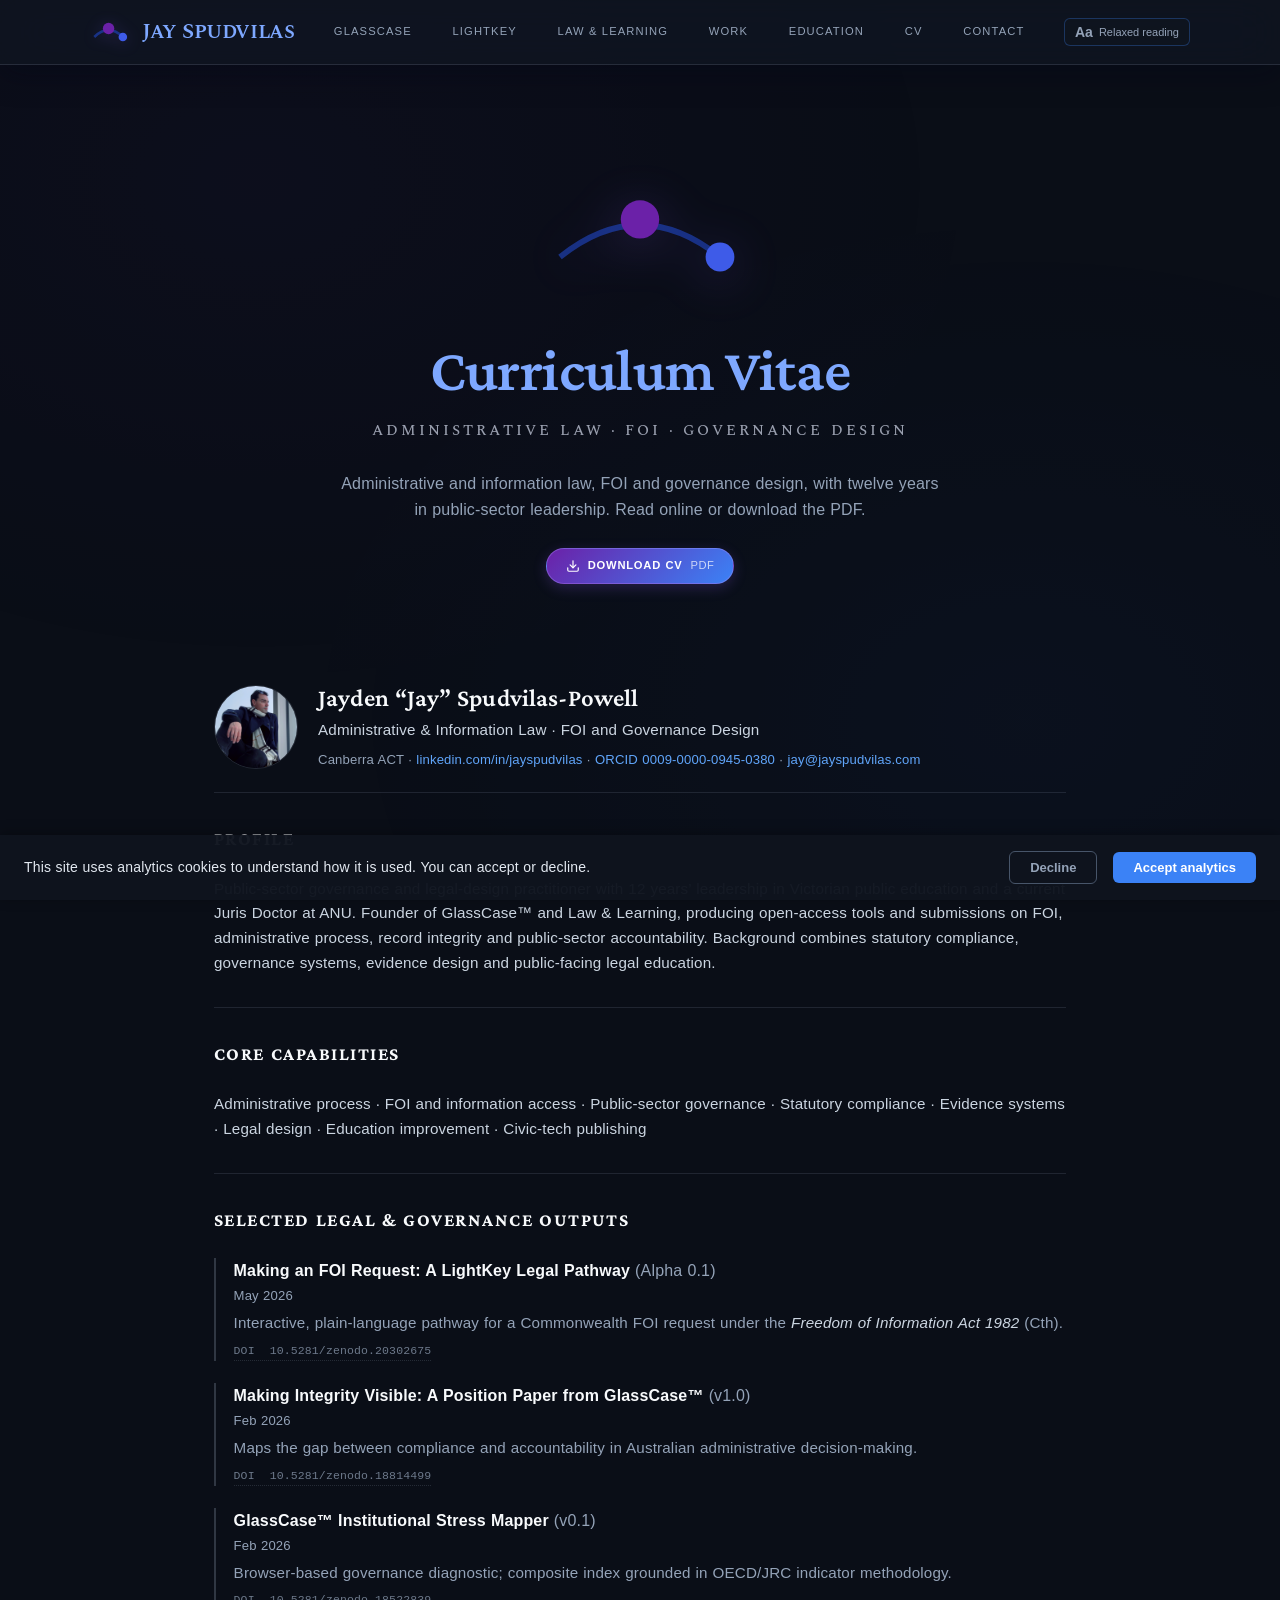
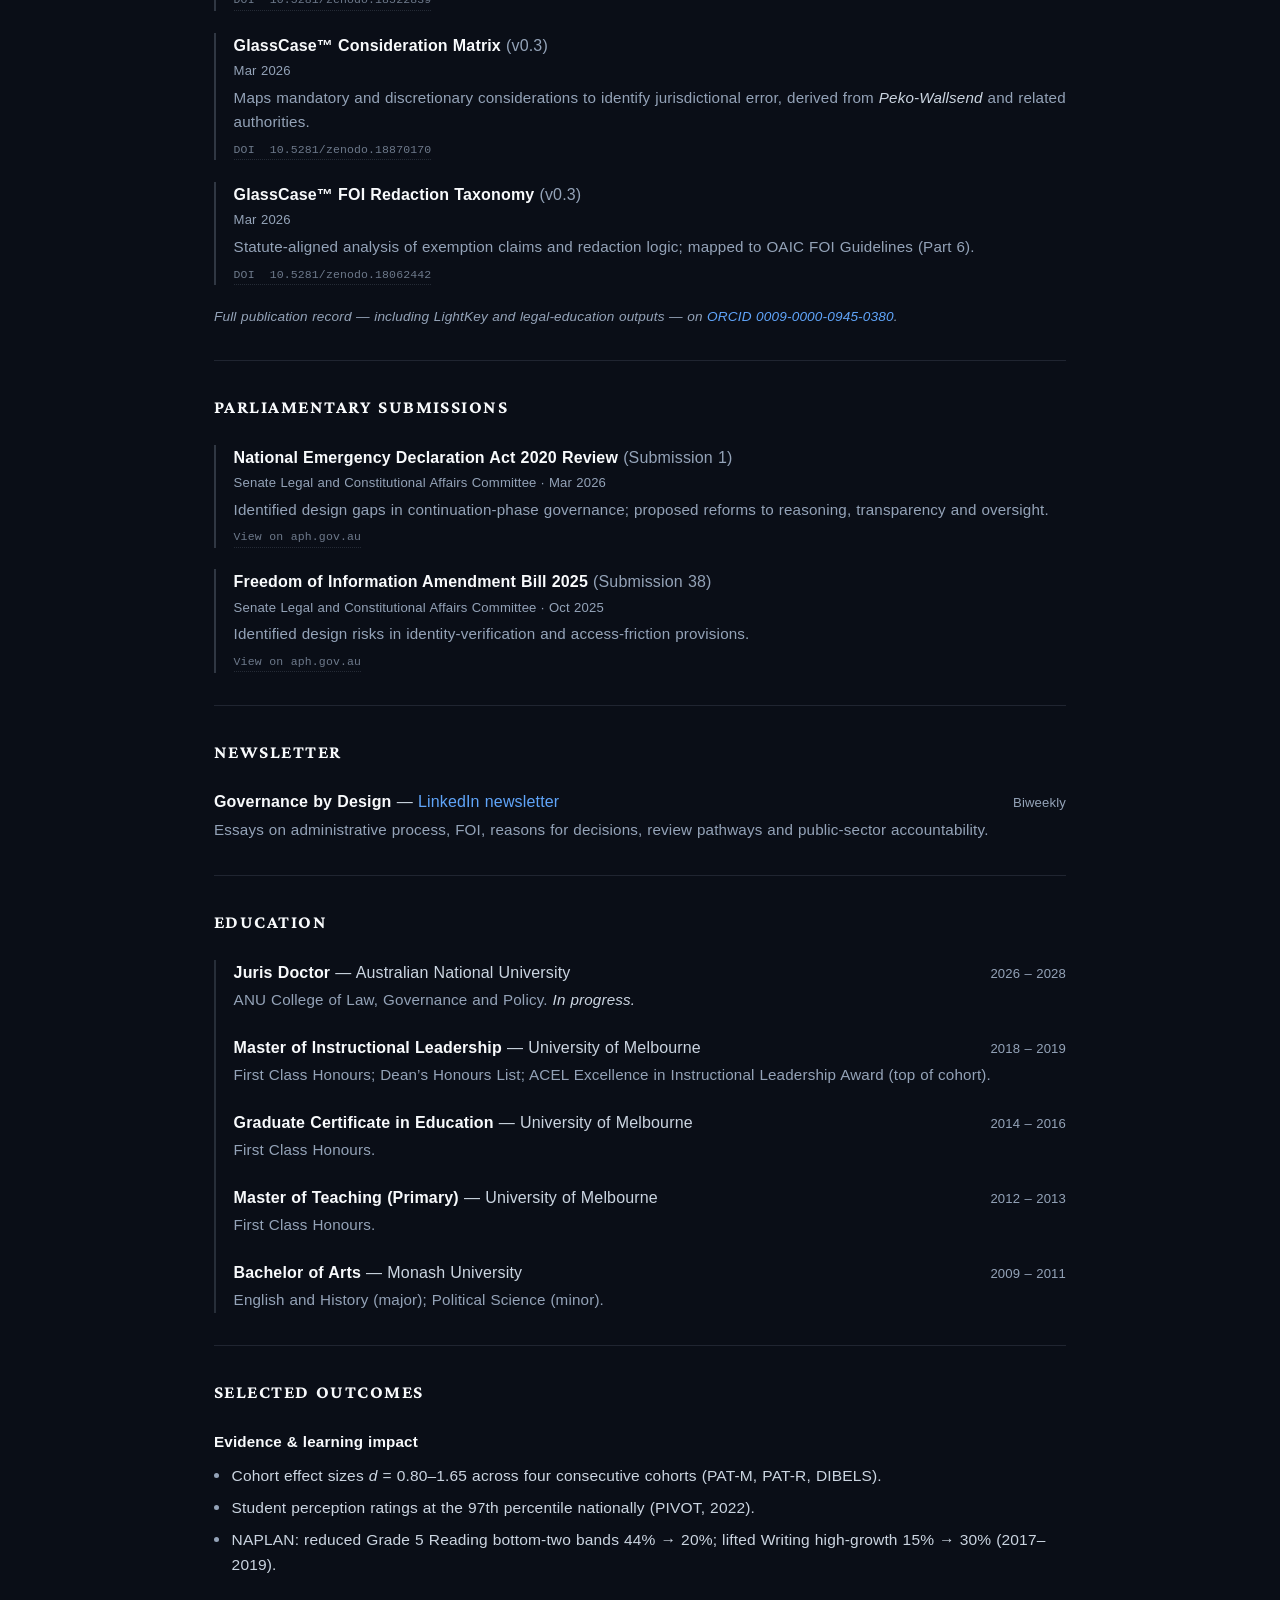
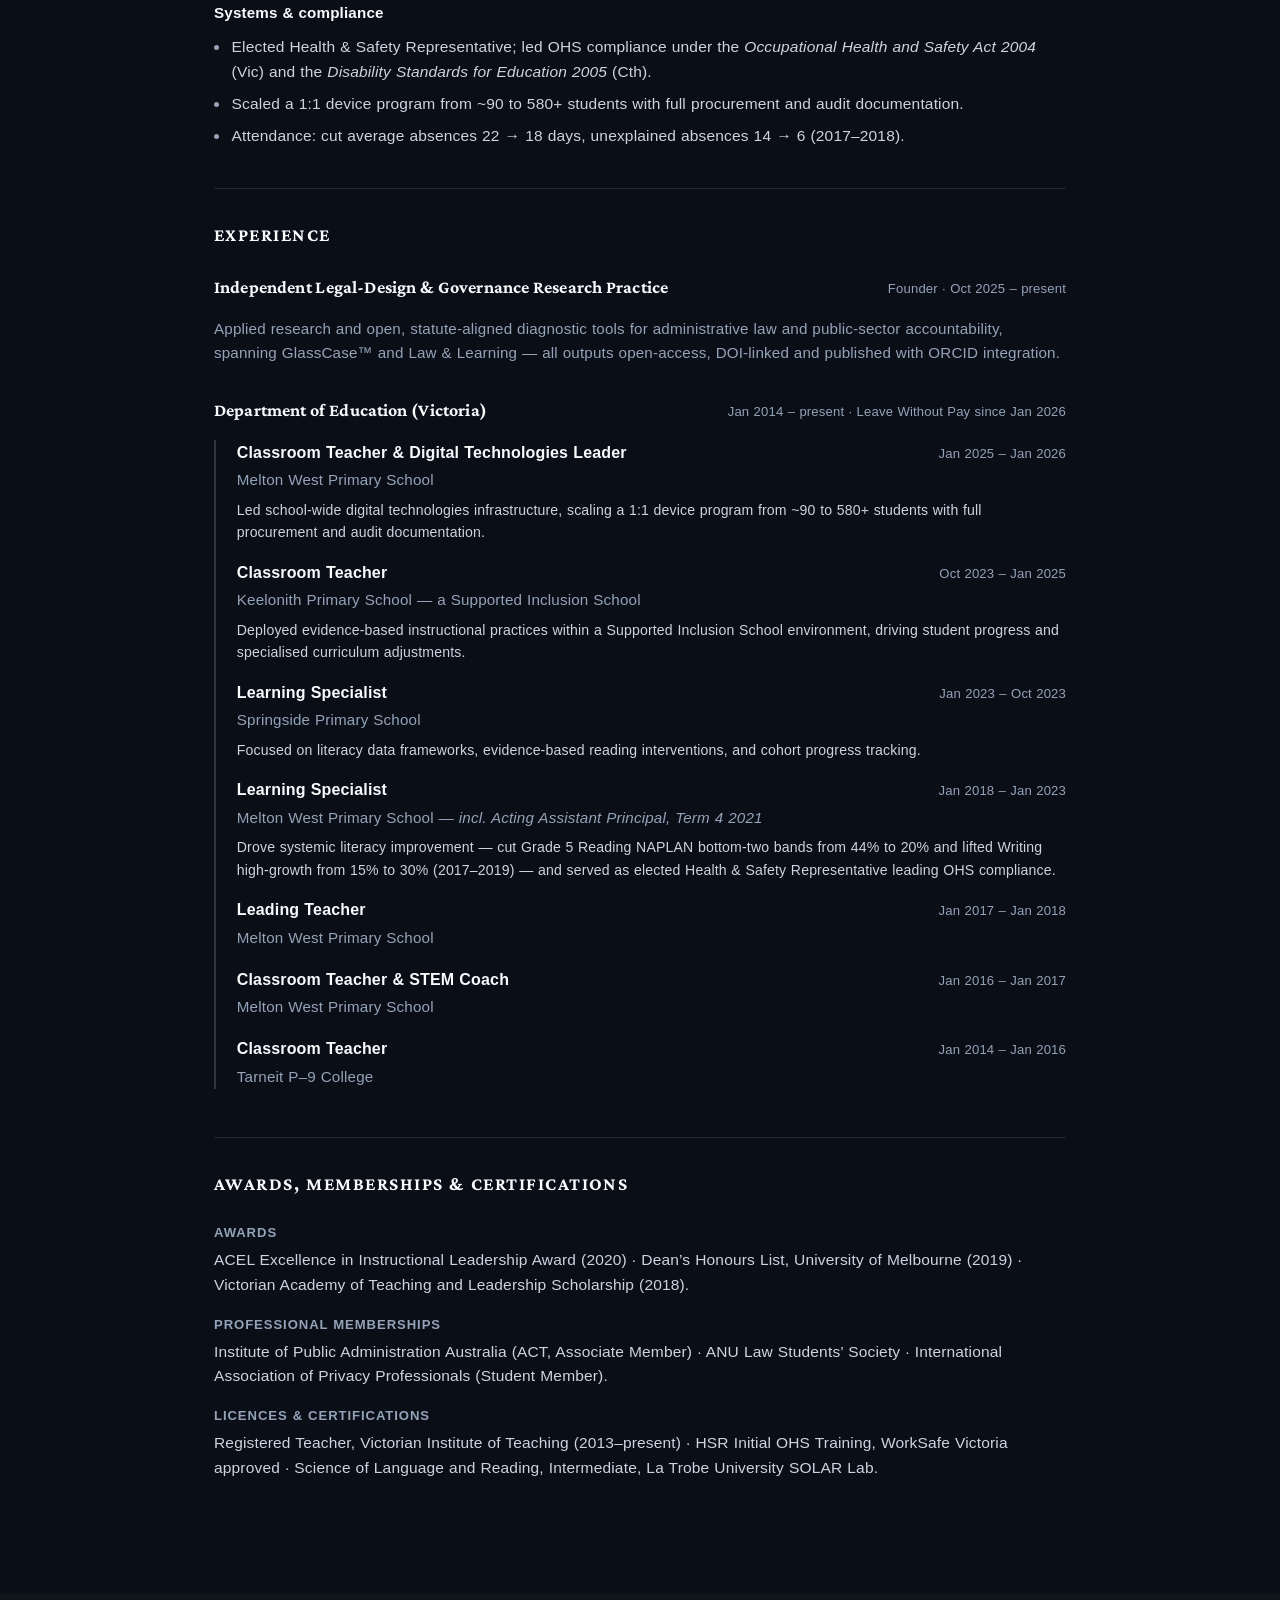
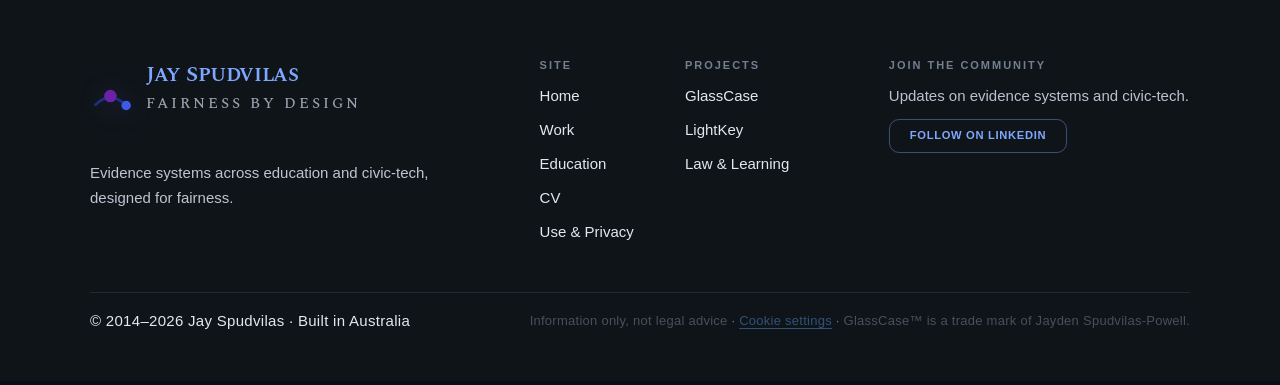
==== cv/index.html @ a274bd37 "Correct FOI Redaction Taxonomy v0.3 date on CV to Mar 2026 Co-Authored-By: Claude Opus 4.7 (1M conte" ====
<!DOCTYPE html>
<html lang="en-AU">
<head>
<script src="/js/consent-gate.js" defer></script>
<meta charset="UTF-8">
<meta name="viewport" content="width=device-width, initial-scale=1.0">
<title>Curriculum Vitae | Jay Spudvilas</title>
<meta name="description" content="Curriculum vitae of Jay Spudvilas — administrative and information law, FOI and governance design. Twelve years with the Department of Education (Victoria), and a Juris Doctor candidate at the Australian National University.">
<meta name="keywords" content="Jay Spudvilas, Jayden Spudvilas-Powell, CV, curriculum vitae, resume, administrative law, information law, FOI, governance design, public-sector leadership, Department of Education Victoria, DET Victoria, Melton West Primary School, Keelonith Primary School, Springside Primary School, Tarneit P-9 College, Australian National University, ANU JD, Juris Doctor, University of Melbourne, Monash University, GlassCase, Law and Learning">
<meta name="author" content="Jay Spudvilas, Jayden Spudvilas-Powell">
<link rel="canonical" href="https://jayspudvilas.com/cv/">
<meta name="robots" content="index,follow,max-image-preview:large,max-snippet:-1,max-video-preview:-1">
<link rel="icon" type="image/svg+xml" href="/favicon.svg">

<meta property="og:type" content="website">
<meta property="og:url" content="https://jayspudvilas.com/cv/">
<meta property="og:title" content="Curriculum Vitae | Jay Spudvilas">
<meta property="og:description" content="Administrative and information law, FOI and governance design, with twelve years in public-sector leadership. Read online or download the PDF.">
<meta property="og:site_name" content="Jay Spudvilas">
<meta property="og:locale" content="en_AU">
<meta property="og:image" content="https://jayspudvilas.com/og-image.png">
<meta property="og:image:width" content="1200">
<meta property="og:image:height" content="630">
<meta property="og:image:alt" content="Curriculum Vitae | Jay Spudvilas">
<meta name="twitter:card" content="summary_large_image">
<meta name="twitter:url" content="https://jayspudvilas.com/cv/">
<meta name="twitter:title" content="Curriculum Vitae | Jay Spudvilas">
<meta name="twitter:description" content="Administrative and information law, FOI and governance design. Read online or download the PDF.">
<meta name="twitter:image" content="https://jayspudvilas.com/og-image.png">
<meta name="twitter:image:alt" content="Curriculum Vitae | Jay Spudvilas">

<link rel="preconnect" href="https://fonts.gstatic.com" crossorigin>
<link rel="preconnect" href="https://fonts.googleapis.com">
<link rel="preload" as="style" href="https://fonts.googleapis.com/css2?family=Crimson+Pro:wght@500;600;700&display=swap">
<link rel="stylesheet" href="https://fonts.googleapis.com/css2?family=Crimson+Pro:wght@500;600;700&display=swap" media="print" onload="this.media='all'">
<noscript><link rel="stylesheet" href="https://fonts.googleapis.com/css2?family=Crimson+Pro:wght@500;600;700&display=swap"></noscript>
<link rel="preload" as="style" href="https://fonts.googleapis.com/css2?family=Spectral+SC:wght@500;600&display=swap">
<link rel="stylesheet" href="https://fonts.googleapis.com/css2?family=Spectral+SC:wght@500;600&display=swap" media="print" onload="this.media='all'">
<noscript><link rel="stylesheet" href="https://fonts.googleapis.com/css2?family=Spectral+SC:wght@500;600&display=swap"></noscript>
<link rel="stylesheet" href="/css/style.css?v=2026-03-02">

<script type="application/ld+json">
{
  "@context": "https://schema.org",
  "@graph": [
    {
      "@type": "Person",
      "@id": "https://jayspudvilas.com/#person",
      "name": "Jay Spudvilas",
      "alternateName": ["Jayden Spudvilas-Powell", "Jayden Leigh Spudvilas-Powell"],
      "givenName": "Jayden",
      "familyName": "Spudvilas-Powell",
      "url": "https://jayspudvilas.com/",
      "email": "jay@jayspudvilas.com",
      "jobTitle": "Public-sector governance and legal-design practitioner",
      "description": "Administrative law and governance practitioner. Founder of GlassCase.org and Law & Learning. ANU JD (2026–2028). Twelve years in public education governance.",
      "knowsAbout": [
        "Administrative law",
        "Information law",
        "Freedom of information",
        "Governance design",
        "Public-sector integrity",
        "Regulatory compliance",
        "Legal design",
        "Accountability frameworks",
        "Instructional leadership"
      ],
      "alumniOf": [
        { "@type": "CollegeOrUniversity", "name": "Australian National University", "alternateName": "ANU" },
        { "@type": "CollegeOrUniversity", "name": "University of Melbourne" },
        { "@type": "CollegeOrUniversity", "name": "Monash University" }
      ],
      "affiliation": { "@id": "https://jayspudvilas.com/#doe-vic" },
      "worksFor": [
        {
          "@type": "OrganizationRole",
          "roleName": "Classroom Teacher & Digital Technologies Leader",
          "startDate": "2025-01",
          "endDate": "2026-01",
          "worksFor": { "@id": "https://jayspudvilas.com/#meltonwest" }
        },
        {
          "@type": "OrganizationRole",
          "roleName": "Classroom Teacher",
          "startDate": "2023-10",
          "endDate": "2025-01",
          "worksFor": { "@id": "https://jayspudvilas.com/#keelonith" }
        },
        {
          "@type": "OrganizationRole",
          "roleName": "Learning Specialist",
          "startDate": "2023-01",
          "endDate": "2023-10",
          "worksFor": { "@id": "https://jayspudvilas.com/#springside" }
        },
        {
          "@type": "OrganizationRole",
          "roleName": "Learning Specialist",
          "startDate": "2018-01",
          "endDate": "2023-01",
          "worksFor": { "@id": "https://jayspudvilas.com/#meltonwest" }
        },
        {
          "@type": "OrganizationRole",
          "roleName": "Leading Teacher",
          "startDate": "2017-01",
          "endDate": "2018-01",
          "worksFor": { "@id": "https://jayspudvilas.com/#meltonwest" }
        },
        {
          "@type": "OrganizationRole",
          "roleName": "Classroom Teacher & STEM Coach",
          "startDate": "2016-01",
          "endDate": "2017-01",
          "worksFor": { "@id": "https://jayspudvilas.com/#meltonwest" }
        },
        {
          "@type": "OrganizationRole",
          "roleName": "Classroom Teacher",
          "startDate": "2014-01",
          "endDate": "2016-01",
          "worksFor": { "@id": "https://jayspudvilas.com/#tarneit" }
        }
      ],
      "sameAs": [
        "https://linkedin.com/in/jayspudvilas",
        "https://orcid.org/0009-0000-0945-0380",
        "https://github.com/nuncprotunc",
        "https://glasscase.org/",
        "https://lawandlearning.com/",
        "https://lightkey.org/",
        "https://bsky.app/profile/glasscase.org",
        "https://substack.com/@glasscase",
        "https://glasscase.substack.com/"
      ]
    },
    {
      "@type": "GovernmentOrganization",
      "@id": "https://jayspudvilas.com/#doe-vic",
      "name": "Department of Education (Victoria)",
      "alternateName": "DET Victoria"
    },
    {
      "@type": "EducationalOrganization",
      "@id": "https://jayspudvilas.com/#meltonwest",
      "name": "Melton West Primary School",
      "parentOrganization": { "@id": "https://jayspudvilas.com/#doe-vic" },
      "address": { "@type": "PostalAddress", "addressLocality": "Melton West", "addressRegion": "VIC", "addressCountry": "AU" }
    },
    {
      "@type": "EducationalOrganization",
      "@id": "https://jayspudvilas.com/#keelonith",
      "name": "Keelonith Primary School",
      "parentOrganization": { "@id": "https://jayspudvilas.com/#doe-vic" },
      "address": { "@type": "PostalAddress", "addressLocality": "Greenvale", "addressRegion": "VIC", "addressCountry": "AU" }
    },
    {
      "@type": "EducationalOrganization",
      "@id": "https://jayspudvilas.com/#springside",
      "name": "Springside Primary School",
      "parentOrganization": { "@id": "https://jayspudvilas.com/#doe-vic" },
      "address": { "@type": "PostalAddress", "addressLocality": "Caroline Springs", "addressRegion": "VIC", "addressCountry": "AU" }
    },
    {
      "@type": "EducationalOrganization",
      "@id": "https://jayspudvilas.com/#tarneit",
      "name": "Tarneit P-9 College",
      "parentOrganization": { "@id": "https://jayspudvilas.com/#doe-vic" },
      "address": { "@type": "PostalAddress", "addressLocality": "Tarneit", "addressRegion": "VIC", "addressCountry": "AU" }
    }
  ]
}
</script>

<style>
  /* ===== Base + design tokens (shared with site) ===== */
  :root {
    color-scheme: dark;
    --purple-deep: #6b21a8;
    --purple-medium: #8b5cf6;
    --purple-light: #a78bfa;
    --purple-muted: #c4b5fd;
    --purple-glow: rgba(139, 92, 246, 0.24);
    --blue-deep: #1e40af;
    --blue-medium: #3b82f6;
    --blue-bright: #60a5fa;
    --blue-light: #93c5fd;
    --blue-glow: rgba(59, 130, 246, 0.18);
    --font-display: 'Crimson Pro', Georgia, 'Times New Roman', serif;
    --bg-base: #0a0e17;
    --bg-elevated: #0f1419;
    --bg-card: #111621;
    --bg-glass: rgba(17, 22, 33, 0.6);
    --text-primary: #f8fafc;
    --text-secondary: #e2e8f0;
    --text-tertiary: #cbd5e1;
    --text-muted: #94a3b8;
    --gradient-primary: linear-gradient(135deg, #6b21a8 0%, #3b82f6 100%);
    --gradient-mesh: radial-gradient(ellipse at 20% 20%, rgba(107, 33, 168, 0.07) 0%, transparent 50%),
                     radial-gradient(ellipse at 80% 80%, rgba(59, 130, 246, 0.06) 0%, transparent 50%);
    --shadow-sm: 0 2px 8px rgba(0, 0, 0, 0.12);
    --shadow-md: 0 4px 16px rgba(0, 0, 0, 0.16);
    --shadow-lg: 0 8px 32px rgba(0, 0, 0, 0.24);
    --shadow-xl: 0 16px 48px rgba(0, 0, 0, 0.32);
    --transition-swift: 150ms cubic-bezier(0.4, 0, 0.2, 1);
    --transition-smooth: 250ms cubic-bezier(0.4, 0, 0.2, 1);
    --transition-elegant: 400ms cubic-bezier(0.4, 0, 0.2, 1);
    --space-xs: 0.5rem;
    --space-sm: 0.75rem;
    --space-md: 1rem;
    --space-lg: 1.5rem;
    --space-xl: 2rem;
    --space-2xl: 3rem;
    --space-3xl: 4rem;
    --border-medium: 1px solid rgba(148, 163, 184, 0.18);
    --line: rgba(148, 163, 184, 0.16);
    --line-strong: rgba(148, 163, 184, 0.28);
    --lh-body: 1.6;
    --ls-body: 0.01em;
    --ws-body: 0.03em;
  }
  body.reading-relaxed {
    --lh-body: 2.2;
    --ls-body: 0.08em;
    --ws-body: 0.12em;
  }

  * { margin: 0; padding: 0; box-sizing: border-box; }
  html { scroll-behavior: smooth; }

  body {
    font-family: Inter, -apple-system, BlinkMacSystemFont, sans-serif;
    background: var(--bg-base);
    color: var(--text-primary);
    line-height: var(--lh-body);
    letter-spacing: var(--ls-body);
    word-spacing: var(--ws-body);
    position: relative;
    overflow-x: hidden;
    transition: line-height 0.3s ease, letter-spacing 0.3s ease, word-spacing 0.3s ease;
  }

  a {
    color: var(--blue-bright);
    text-decoration: underline;
    text-decoration-color: transparent;
    text-decoration-thickness: 1px;
    text-underline-offset: 3px;
    transition: all var(--transition-smooth);
    text-decoration-skip-ink: auto;
  }
  a:hover { color: var(--blue-light); text-decoration-color: var(--blue-bright); }

  body::before {
    content: '';
    position: fixed;
    top: 0; left: 0; right: 0; bottom: 0;
    background: var(--gradient-mesh);
    opacity: 0.55;
    pointer-events: none;
    z-index: -1;
  }

  /* ===== Header chrome (shared) ===== */
  .header {
    padding: var(--space-sm) var(--space-lg);
    background: rgba(17, 22, 33, 0.75);
    -webkit-backdrop-filter: blur(24px) saturate(180%);
    backdrop-filter: blur(24px) saturate(180%);
    border-bottom: var(--border-medium);
    position: sticky;
    top: 0;
    z-index: 100;
    box-shadow: 0 10px 30px rgba(2, 6, 23, 0.35);
    animation: slideDown var(--transition-elegant);
  }

  .header-inner {
    max-width: 1100px;
    margin: 0 auto;
    display: flex;
    flex-wrap: wrap;
    align-items: center;
    justify-content: space-between;
    gap: var(--space-sm);
    row-gap: var(--space-sm);
  }

  @keyframes slideDown {
    from { transform: translateY(-100%); opacity: 0; }
    to { transform: translateY(0); opacity: 1; }
  }

  .logo-area {
    display: flex;
    align-items: center;
    gap: var(--space-sm);
  }

  .logo-link {
    display: inline-flex;
    align-items: center;
    gap: var(--space-sm);
    text-decoration: none;
    color: inherit;
  }

  .logo-area svg {
    width: 40px;
    height: 40px;
    filter: drop-shadow(0 2px 8px var(--purple-glow));
    transition: transform var(--transition-smooth);
  }

  .logo-area:hover svg {
    transform: scale(1.05) rotate(5deg);
  }

  .logo-text {
    font-family: 'Spectral SC', 'Spectral', Georgia, serif;
    font-size: 1.375rem;
    font-style: normal;
    font-weight: 600;
    color: #7EA8FF;
    letter-spacing: -0.02em;
  }

  .global-nav {
    display: flex;
    align-items: center;
    justify-content: flex-end;
    gap: clamp(0.5rem, 2vw, 1.25rem);
    font-size: clamp(0.72rem, 2.8vw, 0.875rem);
    letter-spacing: 0.08em;
    text-transform: uppercase;
  }

  .global-nav__link {
    position: relative;
    color: var(--text-muted);
    text-decoration: none;
    padding: 0.35rem 0.65rem;
    font-size: 0.7rem;
    border-radius: 6px;
    transition: all var(--transition-swift);
    white-space: nowrap;
  }

  .global-nav__link:hover {
    color: var(--text-secondary);
    background: rgba(59, 130, 246, 0.08);
    text-decoration: none;
  }

  .global-nav__link[aria-current="page"],
  .global-nav__link--active {
    color: var(--text-primary);
    background: rgba(59, 130, 246, 0.12);
    border-bottom: 2px solid var(--blue-medium);
    padding-bottom: 0.25rem;
  }

  .js-reading-toggle {
    display: flex;
    align-items: center;
    gap: 6px;
    font-family: Inter, -apple-system, BlinkMacSystemFont, sans-serif;
    font-size: 11px;
    font-weight: 500;
    color: var(--text-muted);
    background: rgba(17, 22, 33, 0.6);
    border: 1px solid rgba(59, 130, 246, 0.3);
    border-radius: 6px;
    padding: 5px 10px;
    cursor: pointer;
    transition: border-color 0.2s ease, color 0.2s ease, background 0.2s ease;
    white-space: nowrap;
  }
  .js-reading-toggle:hover {
    border-color: var(--blue-medium);
    color: var(--blue-bright);
    background: rgba(59, 130, 246, 0.1);
  }
  .js-reading-toggle:focus-visible {
    outline: 2px solid var(--blue-medium);
    outline-offset: 2px;
  }
  .js-reading-toggle[aria-pressed="true"] {
    background: rgba(59, 130, 246, 0.15);
    border-color: var(--blue-medium);
    color: var(--blue-light);
  }
  .js-reading-toggle .toggle-icon {
    font-size: 14px;
    font-weight: 600;
  }

  .mobile-menu-button { display: none; }

  @media (max-width: 720px) {
    .header { padding: var(--space-sm) var(--space-md); }
    .header-inner {
      flex-direction: row;
      align-items: center;
      justify-content: space-between;
      gap: var(--space-sm);
    }
    .logo-area { justify-content: flex-start; }
    .js-reading-toggle { display: none !important; }
    .mobile-menu-button {
      display: flex;
      flex-direction: column;
      justify-content: space-around;
      width: 24px;
      height: 24px;
      background: transparent;
      border: none;
      cursor: pointer;
      padding: 0;
      z-index: 101;
    }
    .mobile-menu-button span {
      width: 24px;
      height: 2px;
      background: #7B8A9E;
      border-radius: 2px;
      transition: all 0.3s ease;
      transform-origin: center;
    }
    .mobile-menu-button[aria-expanded="true"] span:nth-child(1) {
      transform: rotate(45deg) translate(5px, 5px);
    }
    .mobile-menu-button[aria-expanded="true"] span:nth-child(2) {
      opacity: 0;
    }
    .mobile-menu-button[aria-expanded="true"] span:nth-child(3) {
      transform: rotate(-45deg) translate(7px, -6px);
    }
    .global-nav { display: none !important; }
    .mobile-menu {
      position: fixed;
      top: 0;
      left: -320px;
      width: 300px;
      height: 100vh;
      background: #0f172a;
      border-right: 1px solid rgba(59, 130, 246, 0.25);
      box-shadow: 4px 0 24px rgba(0, 0, 0, 0.4);
      transition: left 0.3s cubic-bezier(0.4, 0, 0.2, 1);
      z-index: 100;
      padding: 80px 32px 32px;
      overflow-y: auto;
    }
    .mobile-menu::before {
      content: '';
      position: absolute;
      top: 0; left: 0; right: 0; bottom: 0;
      background: linear-gradient(135deg, rgba(107, 33, 168, 0.06) 0%, transparent 50%, rgba(59, 130, 246, 0.04) 100%);
      pointer-events: none;
    }
    .mobile-menu::after {
      content: '';
      position: absolute;
      top: 0; right: 0;
      width: 1px;
      height: 100%;
      background: linear-gradient(180deg, #60a5fa 0%, transparent 50%, #60a5fa 100%);
      opacity: 0.3;
    }
    .mobile-menu.active { left: 0; }
    .mobile-menu-header {
      margin-bottom: 2rem;
      padding-bottom: 1.5rem;
      text-align: center;
    }
    .mobile-menu-title {
      font-family: 'Spectral SC', 'Spectral', Georgia, serif;
      font-size: 1.75rem;
      color: #8093FF;
      margin: 0 0 0.5rem 0;
      text-shadow: 0 2px 8px rgba(96, 165, 250, 0.3);
      text-align: center;
    }
    .mobile-menu-subtitle {
      font-family: 'Spectral SC', 'Spectral', Georgia, serif;
      font-size: 0.75rem;
      color: #B3B9C9;
      font-weight: 500;
      letter-spacing: 0.24em;
      text-transform: uppercase;
      margin: 0;
      text-align: center;
    }
    .mobile-menu nav {
      display: flex;
      flex-direction: column;
      gap: 0.75rem;
    }
    .mobile-menu a {
      color: #E8F4F8;
      text-decoration: none;
      font-size: 1rem;
      font-weight: 500;
      padding: 1rem 1.25rem 1rem 2.25rem;
      border-radius: 12px;
      transition: all 0.3s cubic-bezier(0.4, 0, 0.2, 1);
      position: relative;
      overflow: hidden;
      border: 1px solid transparent;
    }
    .mobile-menu a:hover {
      color: #60a5fa;
      background: rgba(59, 130, 246, 0.12);
      transform: translateX(8px);
      border-color: rgba(59, 130, 246, 0.3);
      box-shadow: 0 4px 12px rgba(96, 165, 250, 0.2);
    }
    .mobile-menu a.active {
      background: transparent;
      color: #60a5fa;
      border-color: transparent;
      box-shadow: none;
    }
    .mobile-menu a.active::after {
      content: '▶';
      position: absolute;
      left: 0.9rem;
      top: 50%;
      transform: translateY(-50%);
      font-size: 0.75rem;
      color: #60a5fa;
      opacity: 0.9;
    }
    .mobile-menu-overlay {
      position: fixed;
      top: 0; left: 0;
      width: 100vw;
      height: 100vh;
      background: rgba(0, 0, 0, 0.6);
      -webkit-backdrop-filter: blur(4px);
      backdrop-filter: blur(4px);
      opacity: 0;
      visibility: hidden;
      transition: opacity 0.3s ease, visibility 0.3s ease;
      z-index: 99;
    }
    .mobile-menu-overlay.active {
      opacity: 1;
      visibility: visible;
    }
  }

  @media (min-width: 721px) {
    .mobile-menu-button { display: none !important; }
    .mobile-menu, .mobile-menu-overlay { display: none !important; }
  }

  /* ===== Footer chrome (shared) ===== */
  .footer {
    padding: var(--space-3xl) var(--space-xl) var(--space-2xl);
    text-align: center;
    background: var(--bg-elevated);
    margin-top: var(--space-3xl);
    position: relative;
  }
  .footer-links {
    display: flex;
    justify-content: center;
    gap: var(--space-xl);
    flex-wrap: wrap;
    margin-bottom: var(--space-lg);
  }
  .footer-links a {
    color: var(--blue-bright);
    font-size: 0.9375rem;
    font-weight: 600;
    transition: all var(--transition-smooth);
  }
  .footer-links a:hover {
    color: var(--blue-light);
    transform: translateY(-2px);
    text-decoration-color: var(--blue-light);
  }
  .footer-attribution {
    color: var(--text-secondary);
    font-size: 0.9375rem;
    margin-bottom: var(--space-sm);
    letter-spacing: 0.02em;
  }
  .footer-meta {
    color: var(--text-muted);
    font-size: 0.832rem;
    margin-bottom: var(--space-sm);
    letter-spacing: 0.02em;
  }
  .footer-layout {
    max-width: 1100px;
    margin: 0 auto;
    display: grid;
    grid-template-columns: minmax(0, 2fr) minmax(0, 1.5fr) minmax(0, 1.5fr);
    gap: var(--space-2xl);
    text-align: left;
    align-items: flex-start;
  }
  .footer-brand {
    display: flex;
    flex-direction: column;
    gap: var(--space-md);
  }
  .footer-brand p {
    font-size: 0.9375rem;
    color: var(--text-tertiary);
    line-height: 1.7;
    max-width: 28rem;
    opacity: 0.92;
  }
  .footer-logo {
    display: inline-flex;
    align-items: center;
    gap: var(--space-sm);
    text-decoration: none;
    color: inherit;
  }
  .footer-logo svg {
    width: 44px;
    height: 44px;
    filter: drop-shadow(0 3px 12px var(--purple-glow));
    transition: transform var(--transition-smooth), filter var(--transition-smooth);
  }
  .footer-logo:hover svg {
    transform: scale(1.05) rotate(3deg);
    filter: drop-shadow(0 4px 16px var(--purple-glow));
  }
  .footer-links-group {
    display: flex;
    gap: clamp(2rem, 4vw, 3.5rem);
    justify-content: flex-start;
  }
  .footer-column {
    display: flex;
    flex-direction: column;
    gap: 0.625rem;
  }
  .footer-heading {
    font-size: 0.6875rem;
    font-weight: 800;
    text-transform: uppercase;
    letter-spacing: 0.18em;
    color: var(--text-muted);
    margin-bottom: 0;
    opacity: 0.75;
  }
  .footer-column a {
    color: var(--text-secondary);
    font-size: 0.9375rem;
    font-weight: 500;
    text-decoration: none;
    transition: all var(--transition-smooth);
    position: relative;
    display: inline-block;
    width: fit-content;
  }
  .footer-column a::after {
    content: '';
    position: absolute;
    bottom: -2px;
    left: 0;
    width: 0;
    height: 1px;
    background: var(--blue-bright);
    transition: width var(--transition-smooth);
  }
  .footer-column a:hover {
    color: var(--blue-bright);
    transform: translateX(2px);
  }
  .footer-column a:hover::after { width: 100%; }
  .footer-cta {
    font-size: 0.875rem;
    color: var(--text-tertiary);
    display: flex;
    flex-direction: column;
    gap: 0.625rem;
    text-align: left;
  }
  .footer-cta > p {
    line-height: 1.65;
    font-size: 0.9375rem;
    opacity: 0.9;
    margin: 0;
  }
  .footer-cta-button {
    display: inline-flex;
    align-items: center;
    justify-content: center;
    padding: 0.45rem 1.25rem;
    border-radius: 10px;
    background: transparent;
    border: 1px solid rgba(126, 168, 255, 0.4);
    color: #7EA8FF;
    font-size: 0.7rem;
    font-weight: 600;
    letter-spacing: 0.06em;
    text-transform: uppercase;
    text-decoration: none;
    transition: border-color var(--transition-smooth), background var(--transition-smooth);
    width: fit-content;
  }
  .footer-cta-button:hover {
    border-color: #7EA8FF;
    background: rgba(126, 168, 255, 0.08);
  }
  .footer-bottom {
    max-width: 1100px;
    margin: var(--space-2xl) auto 0;
    padding-top: var(--space-md);
    border-top: 1px solid rgba(148, 163, 184, 0.15);
    display: flex;
    flex-wrap: wrap;
    gap: var(--space-xs);
    justify-content: space-between;
    align-items: center;
    text-align: left;
  }
  .footer-bottom .footer-attribution { margin-bottom: 0; }
  .footer-bottom .footer-meta { margin-bottom: 0; opacity: 0.7; }

  @media (max-width: 960px) {
    .footer-layout {
      grid-template-columns: minmax(0, 1fr);
      gap: var(--space-2xl);
    }
    .footer-links-group { justify-content: flex-start; }
    .footer-bottom {
      flex-direction: column;
      align-items: flex-start;
    }
  }

  /* ===== CV page content ===== */
  .hero {
    max-width: 720px;
    margin: 0 auto;
    padding: clamp(3rem, 8vw, 5.5rem) 1.5rem 4.75rem;
    text-align: center;
  }
  .hero-logo {
    margin: 0 auto 2.5rem;
    max-width: 320px;
    display: block;
    filter: drop-shadow(0 8px 24px var(--purple-glow));
  }
  .hero-name {
    font-family: var(--font-display);
    font-size: clamp(2.5rem, 6vw, 3.75rem);
    font-weight: 600;
    color: #7EA8FF;
    line-height: 1.1;
    letter-spacing: -0.01em;
    margin-bottom: 1rem;
  }
  .hero-description {
    color: var(--text-muted);
    font-size: 1rem;
    margin: 0 auto;
    max-width: 38rem;
  }
  .hero-tagline {
    font-family: 'Spectral SC', 'Spectral', Georgia, serif;
    font-size: 0.9375rem;
    color: #B3B9C9;
    opacity: 0.85;
    text-transform: uppercase;
    letter-spacing: 3px;
    font-weight: 500;
    margin-bottom: 1.75rem;
  }

  .cv-download {
    display: inline-flex;
    align-items: center;
    gap: 8px;
    margin-top: 1.6rem;
    font-size: 0.7rem;
    font-weight: 600;
    letter-spacing: 0.07em;
    text-transform: uppercase;
    text-decoration: none;
    color: #fff;
    padding: 0.5rem 1.15rem;
    border-radius: 9999px;
    background: var(--gradient-primary);
    border: 1px solid rgba(167, 139, 250, 0.4);
    box-shadow: 0 4px 14px rgba(139, 92, 246, 0.22);
    transition: transform 0.2s ease, box-shadow 0.2s ease;
  }
  .cv-download:hover {
    transform: translateY(-1px);
    box-shadow: 0 6px 18px rgba(139, 92, 246, 0.32);
    color: #fff;
  }
  .cv-download svg { width: 14px; height: 14px; }
  .cv-download .pdf-meta {
    font-weight: 400;
    letter-spacing: 0.04em;
    opacity: 0.72;
    text-transform: none;
  }

  .cv {
    max-width: 900px;
    margin: 0 auto;
    padding: 1.5rem 1.5rem 1rem;
  }

  .cv-identity {
    display: flex;
    align-items: center;
    gap: 1.25rem;
    padding-bottom: 1.35rem;
    border-bottom: 1px solid var(--line);
  }
  .cv-identity-photo {
    width: 84px;
    height: 84px;
    flex: none;
    border-radius: 50%;
    object-fit: cover;
    border: 1px solid rgba(148, 163, 184, 0.18);
  }
  .cv-identity-text { flex: 1; min-width: 0; }
  .cv-identity-name {
    font-family: var(--font-display);
    font-size: clamp(1.35rem, 2.2vw, 1.55rem);
    font-weight: 600;
    color: var(--text-primary);
    line-height: 1.15;
  }
  .cv-identity-title {
    margin-top: 0.35rem;
    font-size: 0.95rem;
    color: var(--text-tertiary);
  }
  .cv-identity-meta {
    margin-top: 0.45rem;
    font-size: 0.82rem;
    color: var(--text-muted);
  }

  .cv-section { padding: 2rem 0; border-bottom: 1px solid var(--line); }
  .cv-section:last-child { border-bottom: none; }
  .cv-section h2 {
    font-family: var(--font-display);
    font-size: 1.15rem;
    font-weight: 700;
    text-transform: uppercase;
    letter-spacing: 0.08em;
    color: var(--text-primary);
    margin-bottom: 1.4rem;
  }
  .lede { color: var(--text-tertiary); font-size: 0.95rem; line-height: 1.62; }

  .entry { margin-bottom: 1.35rem; }
  .entry:last-child { margin-bottom: 0; }
  .entry-head {
    display: flex;
    justify-content: space-between;
    align-items: baseline;
    gap: 1rem;
  }
  .entry-head > :first-child { flex: 1; min-width: 0; }
  .entry-title { font-weight: 600; color: var(--text-primary); }
  .entry-org { color: var(--text-tertiary); font-weight: 400; }
  .entry-dates {
    font-size: 0.82rem;
    color: var(--text-muted);
    white-space: nowrap;
    flex: none;
  }
  .entry-detail { color: var(--text-muted); margin-top: 0.2rem; font-size: 0.95rem; line-height: 1.62; }
  .entry-context { color: var(--text-tertiary); margin-top: 0.35rem; font-size: 0.88rem; line-height: 1.6; }

  .pub {
    padding-left: 1.1rem;
    border-left: 2px solid var(--line-strong);
    margin-bottom: 1.35rem;
  }
  .pub:last-of-type { margin-bottom: 0; }
  .pub-title { font-weight: 600; color: var(--text-primary); }
  .pub-title .ver { color: var(--text-muted); font-weight: 400; }
  .pub-meta { font-size: 0.82rem; color: var(--text-muted); margin-top: 0.1rem; }
  .pub-desc { color: var(--text-muted); font-size: 0.95rem; line-height: 1.62; margin-top: 0.3rem; }
  .pub-doi {
    display: inline-block;
    margin-top: 0.35rem;
    font-family: ui-monospace, 'SF Mono', Menlo, monospace;
    font-size: 0.72rem;
    letter-spacing: 0.01em;
    opacity: 0.72;
    color: var(--text-muted);
    text-decoration: none;
    border-bottom: 1px dotted var(--line-strong);
  }
  .pub-doi:hover { color: var(--blue-bright); }
  .pub-note { font-size: 0.85rem; font-style: italic; color: var(--text-muted); margin-top: 1.3rem; }

  .employer {
    display: flex;
    justify-content: space-between;
    align-items: baseline;
    gap: 1rem;
    flex-wrap: wrap;
    margin-bottom: 0.95rem;
  }
  .employer-name { font-family: var(--font-display); font-size: 1.12rem; font-weight: 700; color: var(--text-primary); }
  .nested { border-left: 2px solid var(--line-strong); padding-left: 1.3rem; }
  .nested .entry { margin-bottom: 1rem; }
  .education-list { border-left: 2px solid rgba(148, 163, 184, 0.22); padding-left: 1.1rem; }
  .practice-note { color: var(--text-muted); font-size: 0.95rem; margin: 0.4rem 0 1.9rem; }
  .acting { font-style: italic; color: var(--text-muted); }

  .og { margin-bottom: 1.5rem; }
  .og:last-child { margin-bottom: 0; }
  .og h3 {
    font-size: 0.95rem;
    font-weight: 700;
    color: var(--text-primary);
    margin-bottom: 0.6rem;
  }
  .cv ul { list-style: none; }
  .cv ul li {
    position: relative;
    padding-left: 1.1rem;
    margin-bottom: 0.45rem;
    color: var(--text-tertiary);
    font-size: 0.97rem;
  }
  .cv ul li::before {
    content: "";
    position: absolute;
    left: 0; top: 0.62em;
    width: 5px; height: 5px;
    border-radius: 50%;
    background: var(--text-muted);
  }

  .cred { margin-bottom: 1rem; }
  .cred:last-child { margin-bottom: 0; }
  .cred h3 {
    font-size: 0.82rem;
    font-weight: 600;
    text-transform: uppercase;
    letter-spacing: 0.07em;
    color: var(--text-muted);
    margin-bottom: 0.3rem;
  }
  .cred p { color: var(--text-tertiary); font-size: 0.97rem; }

  .cv em { color: var(--text-tertiary); font-style: italic; }
</style>
</head>
<body>

<div id="js-header"></div>

<main class="hero">
  <svg class="hero-logo" viewBox="0 0 400 180" aria-hidden="true">
    <path d="M 100 130 Q 200 50, 300 130" stroke="#1e40af" stroke-width="7" fill="none" opacity="0.7"/>
    <circle cx="200" cy="83" r="24" fill="#6b21a8"/>
    <circle cx="300" cy="130" r="18" fill="#3E5BE8"/>
  </svg>
  <h1 class="hero-name">Curriculum Vitae</h1>
  <div class="hero-tagline">ADMINISTRATIVE LAW &middot; FOI &middot; GOVERNANCE DESIGN</div>
  <p class="hero-description">
    Administrative and information law, FOI and governance design, with twelve years in public-sector leadership. Read online or download the PDF.
  </p>
  <a class="cv-download" href="/cv/jayden-spudvilas-powell-cv.pdf" download>
    <svg viewBox="0 0 24 24" fill="none" stroke="currentColor" stroke-width="2" stroke-linecap="round" stroke-linejoin="round" aria-hidden="true">
      <path d="M21 15v4a2 2 0 0 1-2 2H5a2 2 0 0 1-2-2v-4"/>
      <polyline points="7 10 12 15 17 10"/>
      <line x1="12" y1="15" x2="12" y2="3"/>
    </svg>
    Download CV <span class="pdf-meta">PDF</span>
  </a>
</main>

<div class="cv">

  <div class="cv-identity">
    <img class="cv-identity-photo" src="/portrait.png" alt="Jay Spudvilas (Jayden Spudvilas-Powell), public-sector governance and legal-design practitioner" title="Jay Spudvilas — Governance Practitioner & ANU JD Candidate" loading="lazy" decoding="async">
    <div class="cv-identity-text">
      <div class="cv-identity-name">Jayden &ldquo;Jay&rdquo; Spudvilas-Powell</div>
      <div class="cv-identity-title">Administrative &amp; Information Law &middot; FOI and Governance Design</div>
      <div class="cv-identity-meta">Canberra ACT &middot; <a href="https://linkedin.com/in/jayspudvilas" target="_blank" rel="noopener">linkedin.com/in/jayspudvilas</a> &middot; <a href="https://orcid.org/0009-0000-0945-0380" target="_blank" rel="noopener">ORCID 0009-0000-0945-0380</a> &middot; <a href="mailto:jay@jayspudvilas.com">jay@jayspudvilas.com</a></div>
    </div>
  </div>

  <section class="cv-section">
    <h2>Profile</h2>
    <p class="lede">Public-sector governance and legal-design practitioner with 12 years&rsquo; leadership in Victorian public education and a current Juris Doctor at ANU. Founder of GlassCase&trade; and Law &amp; Learning, producing open-access tools and submissions on FOI, administrative process, record integrity and public-sector accountability. Background combines statutory compliance, governance systems, evidence design and public-facing legal education.</p>
  </section>

  <section class="cv-section">
    <h2>Core Capabilities</h2>
    <p class="lede">Administrative process &middot; FOI and information access &middot; Public-sector governance &middot; Statutory compliance &middot; Evidence systems &middot; Legal design &middot; Education improvement &middot; Civic-tech publishing</p>
  </section>

  <section class="cv-section">
    <h2>Selected Legal &amp; Governance Outputs</h2>
    <div class="pub">
      <div class="pub-title">Making an FOI Request: A LightKey Legal Pathway <span class="ver">(Alpha 0.1)</span></div>
      <div class="pub-meta">May 2026</div>
      <p class="pub-desc">Interactive, plain-language pathway for a Commonwealth FOI request under the <em>Freedom of Information Act 1982</em> (Cth).</p>
      <a class="pub-doi" href="https://doi.org/10.5281/zenodo.20302675" target="_blank" rel="noopener">DOI&nbsp;&nbsp;10.5281/zenodo.20302675</a>
    </div>
    <div class="pub">
      <div class="pub-title">Making Integrity Visible: A Position Paper from GlassCase&trade; <span class="ver">(v1.0)</span></div>
      <div class="pub-meta">Feb 2026</div>
      <p class="pub-desc">Maps the gap between compliance and accountability in Australian administrative decision-making.</p>
      <a class="pub-doi" href="https://doi.org/10.5281/zenodo.18814499" target="_blank" rel="noopener">DOI&nbsp;&nbsp;10.5281/zenodo.18814499</a>
    </div>
    <div class="pub">
      <div class="pub-title">GlassCase&trade; Institutional Stress Mapper <span class="ver">(v0.1)</span></div>
      <div class="pub-meta">Feb 2026</div>
      <p class="pub-desc">Browser-based governance diagnostic; composite index grounded in OECD/JRC indicator methodology.</p>
      <a class="pub-doi" href="https://doi.org/10.5281/zenodo.18522839" target="_blank" rel="noopener">DOI&nbsp;&nbsp;10.5281/zenodo.18522839</a>
    </div>
    <div class="pub">
      <div class="pub-title">GlassCase&trade; Consideration Matrix <span class="ver">(v0.3)</span></div>
      <div class="pub-meta">Mar 2026</div>
      <p class="pub-desc">Maps mandatory and discretionary considerations to identify jurisdictional error, derived from <em>Peko-Wallsend</em> and related authorities.</p>
      <a class="pub-doi" href="https://doi.org/10.5281/zenodo.18870170" target="_blank" rel="noopener">DOI&nbsp;&nbsp;10.5281/zenodo.18870170</a>
    </div>
    <div class="pub">
      <div class="pub-title">GlassCase&trade; FOI Redaction Taxonomy <span class="ver">(v0.3)</span></div>
      <div class="pub-meta">Mar 2026</div>
      <p class="pub-desc">Statute-aligned analysis of exemption claims and redaction logic; mapped to OAIC FOI Guidelines (Part 6).</p>
      <a class="pub-doi" href="https://doi.org/10.5281/zenodo.18062442" target="_blank" rel="noopener">DOI&nbsp;&nbsp;10.5281/zenodo.18062442</a>
    </div>
    <p class="pub-note">Full publication record — including LightKey and legal-education outputs — on <a href="https://orcid.org/0009-0000-0945-0380" target="_blank" rel="noopener">ORCID 0009-0000-0945-0380</a>.</p>
  </section>

  <section class="cv-section">
    <h2>Parliamentary Submissions</h2>
    <div class="pub">
      <div class="pub-title">National Emergency Declaration Act 2020 Review <span class="ver">(Submission 1)</span></div>
      <div class="pub-meta">Senate Legal and Constitutional Affairs Committee &middot; Mar 2026</div>
      <p class="pub-desc">Identified design gaps in continuation-phase governance; proposed reforms to reasoning, transparency and oversight.</p>
      <a class="pub-doi" href="https://www.aph.gov.au/Parliamentary_Business/Committees/Senate/Legal_and_Constitutional_Affairs/NED48/Submissions" target="_blank" rel="noopener">View on aph.gov.au</a>
    </div>
    <div class="pub">
      <div class="pub-title">Freedom of Information Amendment Bill 2025 <span class="ver">(Submission 38)</span></div>
      <div class="pub-meta">Senate Legal and Constitutional Affairs Committee &middot; Oct 2025</div>
      <p class="pub-desc">Identified design risks in identity-verification and access-friction provisions.</p>
      <a class="pub-doi" href="https://www.aph.gov.au/Parliamentary_Business/Committees/Senate/Legal_and_Constitutional_Affairs/FOIBill2025/Submissions" target="_blank" rel="noopener">View on aph.gov.au</a>
    </div>
  </section>

  <section class="cv-section">
    <h2>Newsletter</h2>
    <div class="entry">
      <div class="entry-head">
        <span><span class="entry-title">Governance by Design</span> <span class="entry-org">— <a href="https://www.linkedin.com/build-relation/newsletter-follow?entityUrn=7406229724332679168" target="_blank" rel="noopener">LinkedIn newsletter</a></span></span>
        <span class="entry-dates">Biweekly</span>
      </div>
      <p class="entry-detail">Essays on administrative process, FOI, reasons for decisions, review pathways and public-sector accountability.</p>
    </div>
  </section>

  <section class="cv-section">
    <h2>Education</h2>
    <div class="education-list">
    <div class="entry">
      <div class="entry-head">
        <span><span class="entry-title">Juris Doctor</span> <span class="entry-org">— Australian National University</span></span>
        <span class="entry-dates">2026 – 2028</span>
      </div>
      <p class="entry-detail">ANU College of Law, Governance and Policy. <em>In progress.</em></p>
    </div>
    <div class="entry">
      <div class="entry-head">
        <span><span class="entry-title">Master of Instructional Leadership</span> <span class="entry-org">— University of Melbourne</span></span>
        <span class="entry-dates">2018 – 2019</span>
      </div>
      <p class="entry-detail">First Class Honours; Dean&rsquo;s Honours List; ACEL Excellence in Instructional Leadership Award (top of cohort).</p>
    </div>
    <div class="entry">
      <div class="entry-head">
        <span><span class="entry-title">Graduate Certificate in Education</span> <span class="entry-org">— University of Melbourne</span></span>
        <span class="entry-dates">2014 – 2016</span>
      </div>
      <p class="entry-detail">First Class Honours.</p>
    </div>
    <div class="entry">
      <div class="entry-head">
        <span><span class="entry-title">Master of Teaching (Primary)</span> <span class="entry-org">— University of Melbourne</span></span>
        <span class="entry-dates">2012 – 2013</span>
      </div>
      <p class="entry-detail">First Class Honours.</p>
    </div>
    <div class="entry">
      <div class="entry-head">
        <span><span class="entry-title">Bachelor of Arts</span> <span class="entry-org">— Monash University</span></span>
        <span class="entry-dates">2009 – 2011</span>
      </div>
      <p class="entry-detail">English and History (major); Political Science (minor).</p>
    </div>
    </div>
  </section>

  <section class="cv-section">
    <h2>Selected Outcomes</h2>
    <div class="og">
      <h3>Evidence &amp; learning impact</h3>
      <ul>
        <li>Cohort effect sizes <em>d</em> = 0.80–1.65 across four consecutive cohorts (PAT-M, PAT-R, DIBELS).</li>
        <li>Student perception ratings at the 97th percentile nationally (PIVOT, 2022).</li>
        <li>NAPLAN: reduced Grade 5 Reading bottom-two bands 44% → 20%; lifted Writing high-growth 15% → 30% (2017–2019).</li>
      </ul>
    </div>
    <div class="og">
      <h3>Systems &amp; compliance</h3>
      <ul>
        <li>Elected Health &amp; Safety Representative; led OHS compliance under the <em>Occupational Health and Safety Act 2004</em> (Vic) and the <em>Disability Standards for Education 2005</em> (Cth).</li>
        <li>Scaled a 1:1 device program from ~90 to 580+ students with full procurement and audit documentation.</li>
        <li>Attendance: cut average absences 22 → 18 days, unexplained absences 14 → 6 (2017–2018).</li>
      </ul>
    </div>
  </section>

  <section class="cv-section">
    <h2>Experience</h2>

    <div class="employer">
      <span class="employer-name">Independent Legal-Design &amp; Governance Research Practice</span>
      <span class="entry-dates">Founder &middot; Oct 2025 – present</span>
    </div>
    <p class="practice-note">Applied research and open, statute-aligned diagnostic tools for administrative law and public-sector accountability, spanning GlassCase&trade; and Law &amp; Learning — all outputs open-access, DOI-linked and published with ORCID integration.</p>

    <div class="employer">
      <span class="employer-name">Department of Education (Victoria)</span>
      <span class="entry-dates">Jan 2014 – present &middot; Leave Without Pay since Jan 2026</span>
    </div>
    <div class="nested">
      <div class="entry">
        <div class="entry-head">
          <span class="entry-title">Classroom Teacher &amp; Digital Technologies Leader</span>
          <span class="entry-dates">Jan 2025 – Jan 2026</span>
        </div>
        <p class="entry-detail">Melton West Primary School</p>
        <p class="entry-context">Led school-wide digital technologies infrastructure, scaling a 1:1 device program from ~90 to 580+ students with full procurement and audit documentation.</p>
      </div>
      <div class="entry">
        <div class="entry-head">
          <span class="entry-title">Classroom Teacher</span>
          <span class="entry-dates">Oct 2023 – Jan 2025</span>
        </div>
        <p class="entry-detail">Keelonith Primary School — a Supported Inclusion School</p>
        <p class="entry-context">Deployed evidence-based instructional practices within a Supported Inclusion School environment, driving student progress and specialised curriculum adjustments.</p>
      </div>
      <div class="entry">
        <div class="entry-head">
          <span class="entry-title">Learning Specialist</span>
          <span class="entry-dates">Jan 2023 – Oct 2023</span>
        </div>
        <p class="entry-detail">Springside Primary School</p>
        <p class="entry-context">Focused on literacy data frameworks, evidence-based reading interventions, and cohort progress tracking.</p>
      </div>
      <div class="entry">
        <div class="entry-head">
          <span class="entry-title">Learning Specialist</span>
          <span class="entry-dates">Jan 2018 – Jan 2023</span>
        </div>
        <p class="entry-detail">Melton West Primary School — <span class="acting">incl. Acting Assistant Principal, Term 4 2021</span></p>
        <p class="entry-context">Drove systemic literacy improvement — cut Grade 5 Reading NAPLAN bottom-two bands from 44% to 20% and lifted Writing high-growth from 15% to 30% (2017–2019) — and served as elected Health &amp; Safety Representative leading OHS compliance.</p>
      </div>
      <div class="entry">
        <div class="entry-head">
          <span class="entry-title">Leading Teacher</span>
          <span class="entry-dates">Jan 2017 – Jan 2018</span>
        </div>
        <p class="entry-detail">Melton West Primary School</p>
      </div>
      <div class="entry">
        <div class="entry-head">
          <span class="entry-title">Classroom Teacher &amp; STEM Coach</span>
          <span class="entry-dates">Jan 2016 – Jan 2017</span>
        </div>
        <p class="entry-detail">Melton West Primary School</p>
      </div>
      <div class="entry">
        <div class="entry-head">
          <span class="entry-title">Classroom Teacher</span>
          <span class="entry-dates">Jan 2014 – Jan 2016</span>
        </div>
        <p class="entry-detail">Tarneit P–9 College</p>
      </div>
    </div>
  </section>

  <section class="cv-section">
    <h2>Awards, Memberships &amp; Certifications</h2>
    <div class="cred">
      <h3>Awards</h3>
      <p>ACEL Excellence in Instructional Leadership Award (2020) &middot; Dean&rsquo;s Honours List, University of Melbourne (2019) &middot; Victorian Academy of Teaching and Leadership Scholarship (2018).</p>
    </div>
    <div class="cred">
      <h3>Professional memberships</h3>
      <p>Institute of Public Administration Australia (ACT, Associate Member) &middot; ANU Law Students&rsquo; Society &middot; International Association of Privacy Professionals (Student Member).</p>
    </div>
    <div class="cred">
      <h3>Licences &amp; certifications</h3>
      <p>Registered Teacher, Victorian Institute of Teaching (2013–present) &middot; HSR Initial OHS Training, WorkSafe Victoria approved &middot; Science of Language and Reading, Intermediate, La Trobe University SOLAR Lab.</p>
    </div>
  </section>

</div>

<div id="js-footer"></div>

<script src="/js/components.js?v=20260521e"></script>
</body>
</html>
---- css/style.css ----
/* Shared chrome hardening for jayspudvilas.com
   Purpose: prevent page-level typography / root font-size changes from affecting shared header/footer/mobile chrome.
*/

.header,
.footer,
.mobile-menu {
  font-family: Inter, -apple-system, BlinkMacSystemFont, sans-serif !important;
  font-size: 16px !important;
  line-height: 1.6 !important;
  letter-spacing: 0 !important;
  word-spacing: 0 !important;
}

/* Freeze spacing tokens inside chrome to px so rem/root font-size changes cannot drift layout */
.header,
.footer,
.mobile-menu {
  --space-xs: 8px;
  --space-sm: 12px;
  --space-md: 16px;
  --space-lg: 24px;
  --space-xl: 32px;
  --space-2xl: 48px;
  --space-3xl: 64px;
}

.header-inner,
.footer-layout,
.footer-bottom {
  max-width: 1100px;
  margin-left: auto;
  margin-right: auto;
}

.global-nav__link {
  font-size: 11.2px !important;
}

.logo-text {
  font-size: 22px !important;
}

.js-reading-toggle {
  font-size: 11px !important;
}

.mobile-menu-header {
  margin-bottom: 32px;
  padding-bottom: 24px;
}

.mobile-menu-title {
  font-size: 28px !important;
}

.mobile-menu-subtitle {
  font-size: 12px !important;
}

.mobile-menu nav {
  gap: 12px;
}

.mobile-menu a {
  font-size: 16px !important;
  padding: 10px 16px 10px 32px !important;
}

.mobile-menu a.active::after {
  left: 14px;
  font-size: 12px;
}

.footer {
  padding: 64px 32px 48px !important;
  margin-top: 64px !important;
}

.footer-links {
  gap: 32px !important;
  margin-bottom: 24px !important;
}

.footer-links a,
.footer-column a,
.footer-brand p,
.footer-cta > p {
  font-size: 15px !important;
}

.footer-heading {
  font-size: 11px !important;
}

.footer-meta {
  font-size: 13px !important;
}

.hero-tagline-footer {
  font-size: 0.75rem;
  letter-spacing: 0.24em;
  margin-bottom: 0;
}

.footer-meta-muted {
  opacity: 0.6;
}

a.footer-meta-muted {
  text-decoration: underline;
}

.footer-attribution {
  font-size: 15px !important;
}

@media (max-width: 720px) {
  .header-inner {
    position: relative;
    justify-content: flex-end;
  }

  .logo-area {
    position: absolute;
    left: 50%;
    transform: translateX(-50%);
    justify-content: center;
    margin: 0;
    width: max-content;
    z-index: 100;
  }

  .mobile-menu-button {
    margin-left: auto;
    position: relative;
    z-index: 101;
  }
}
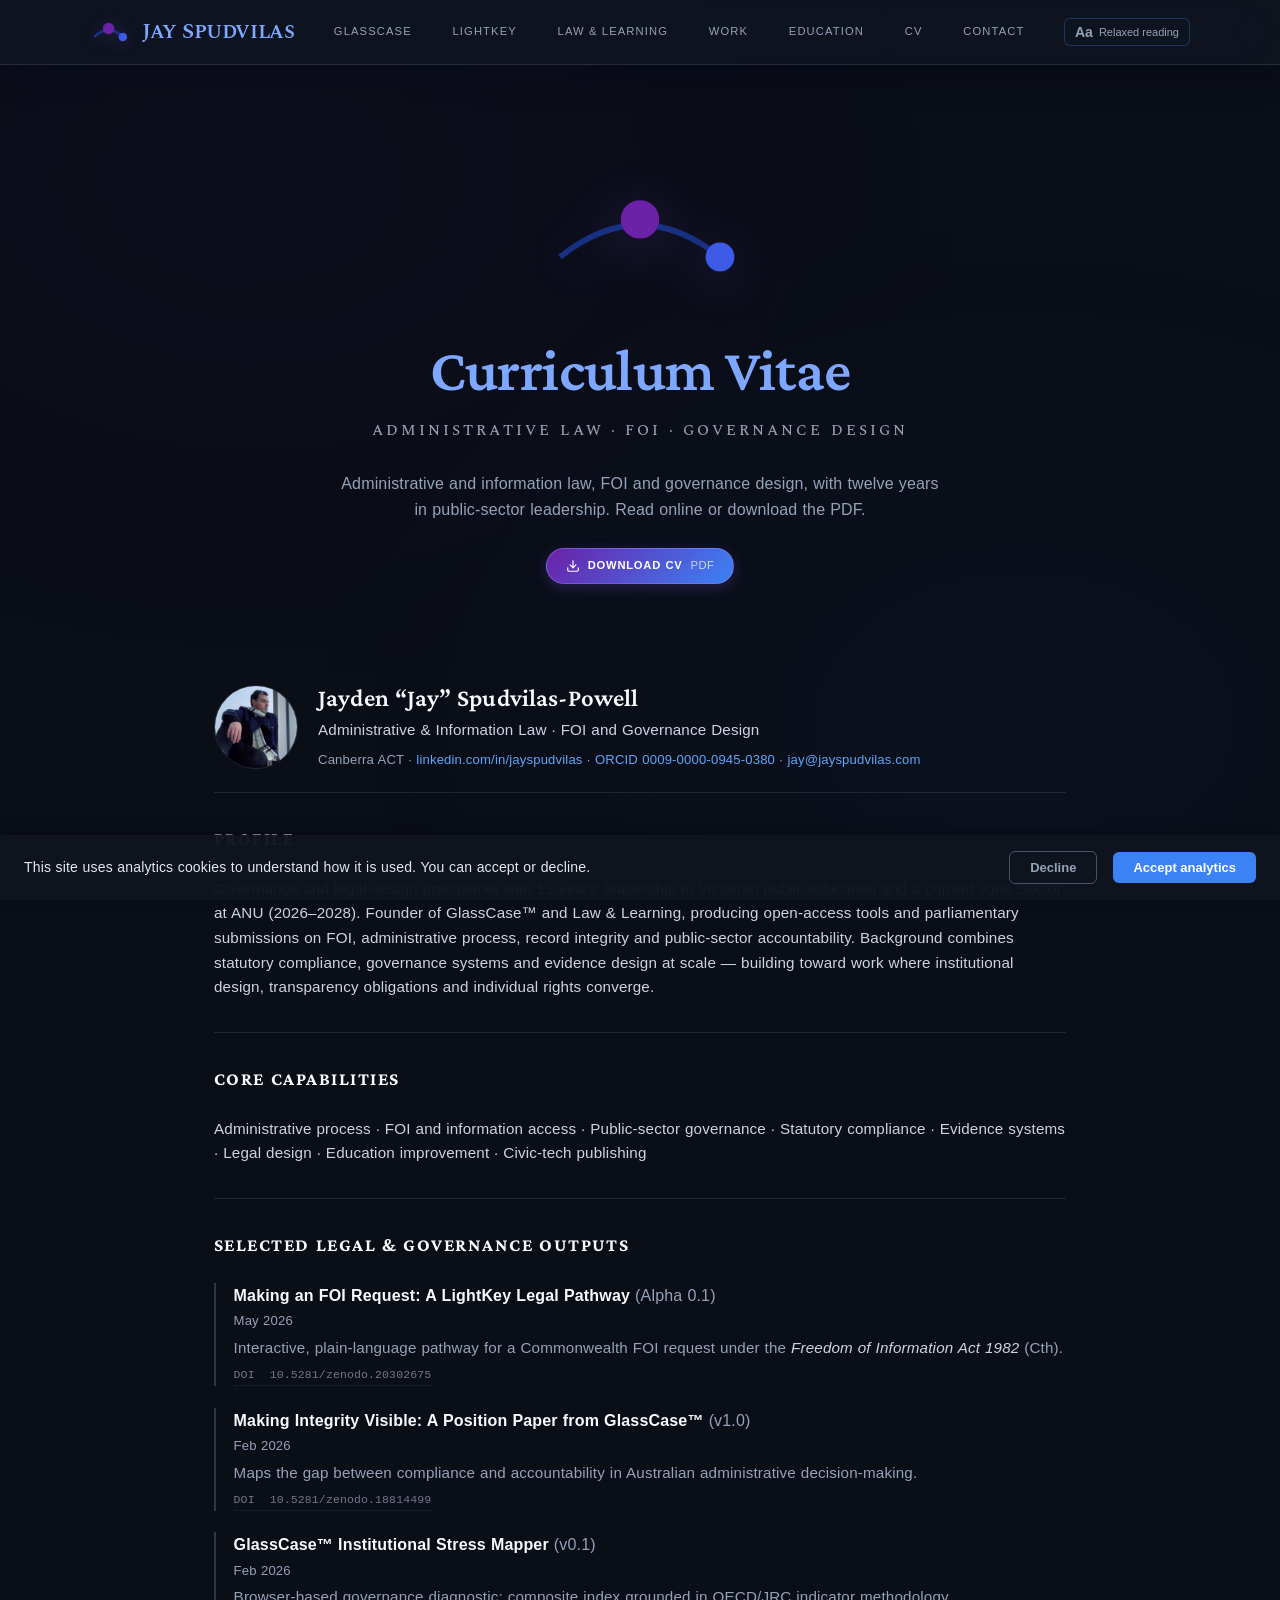
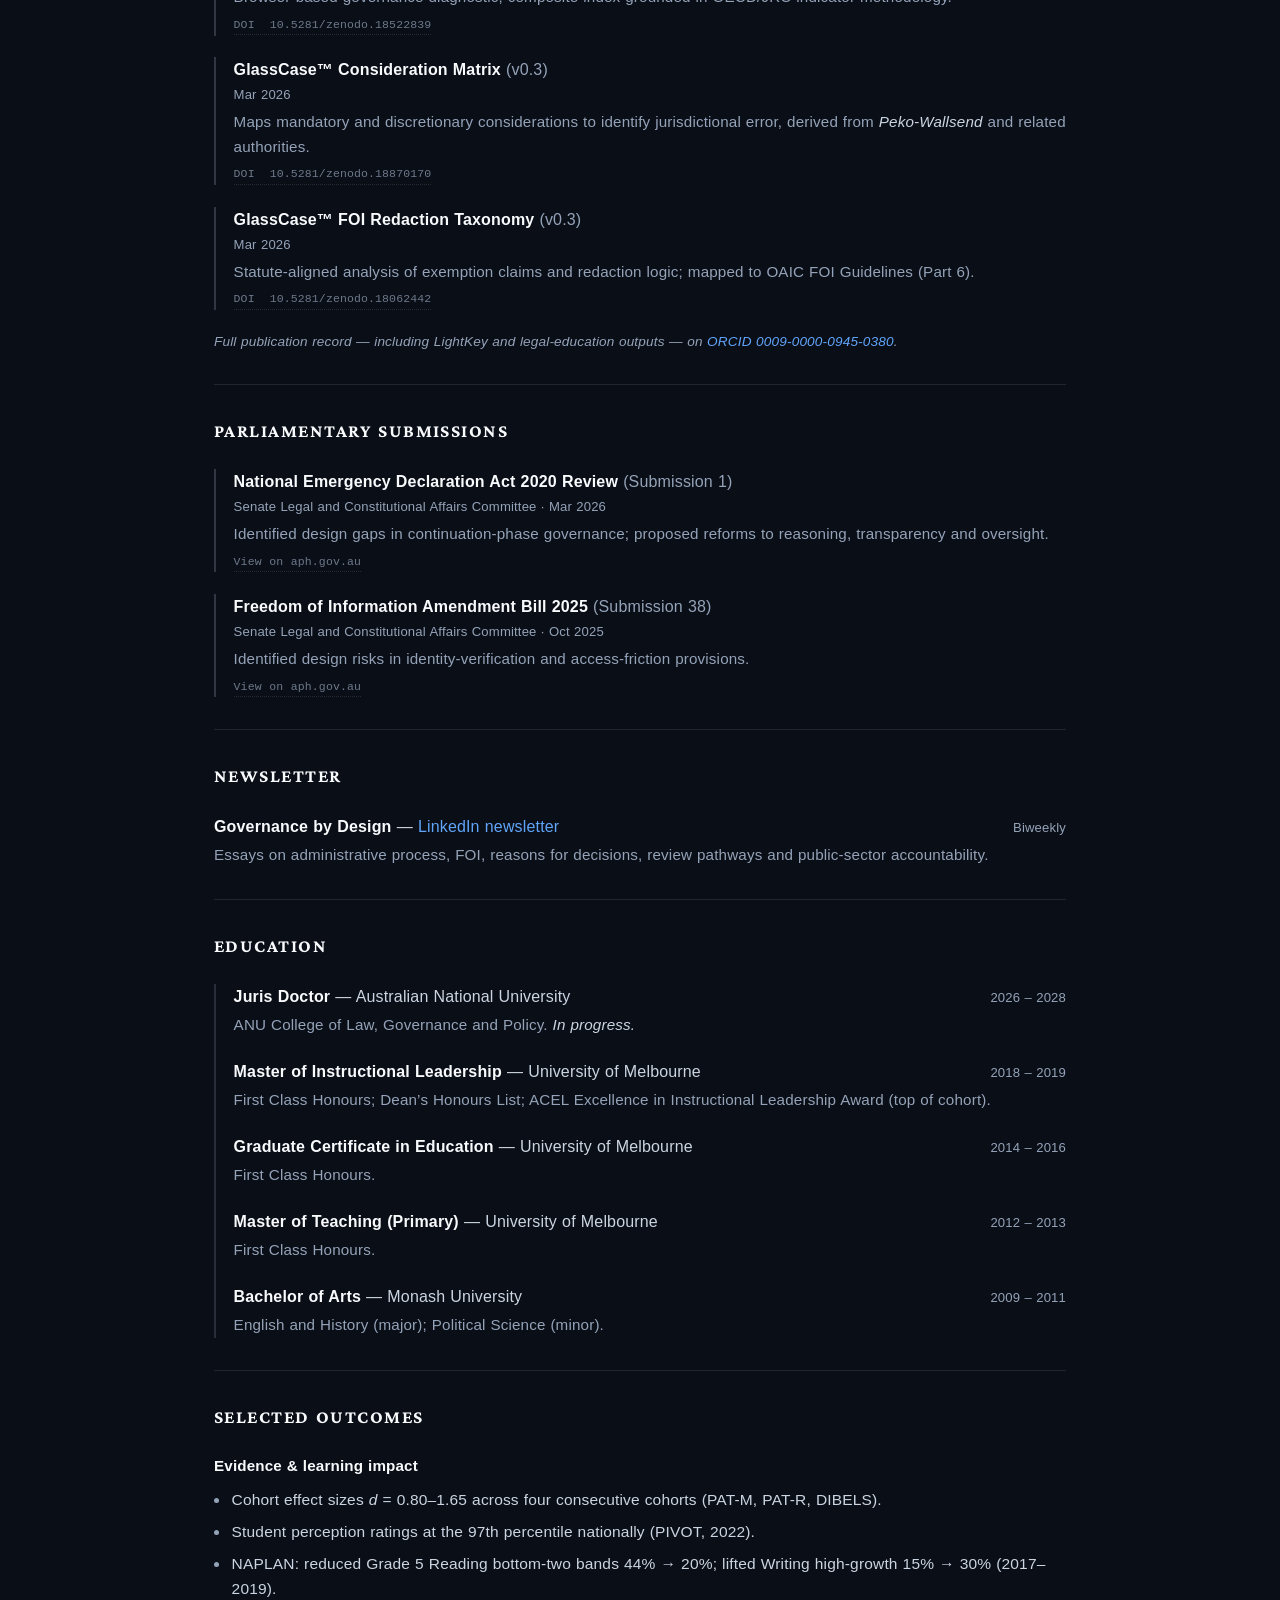
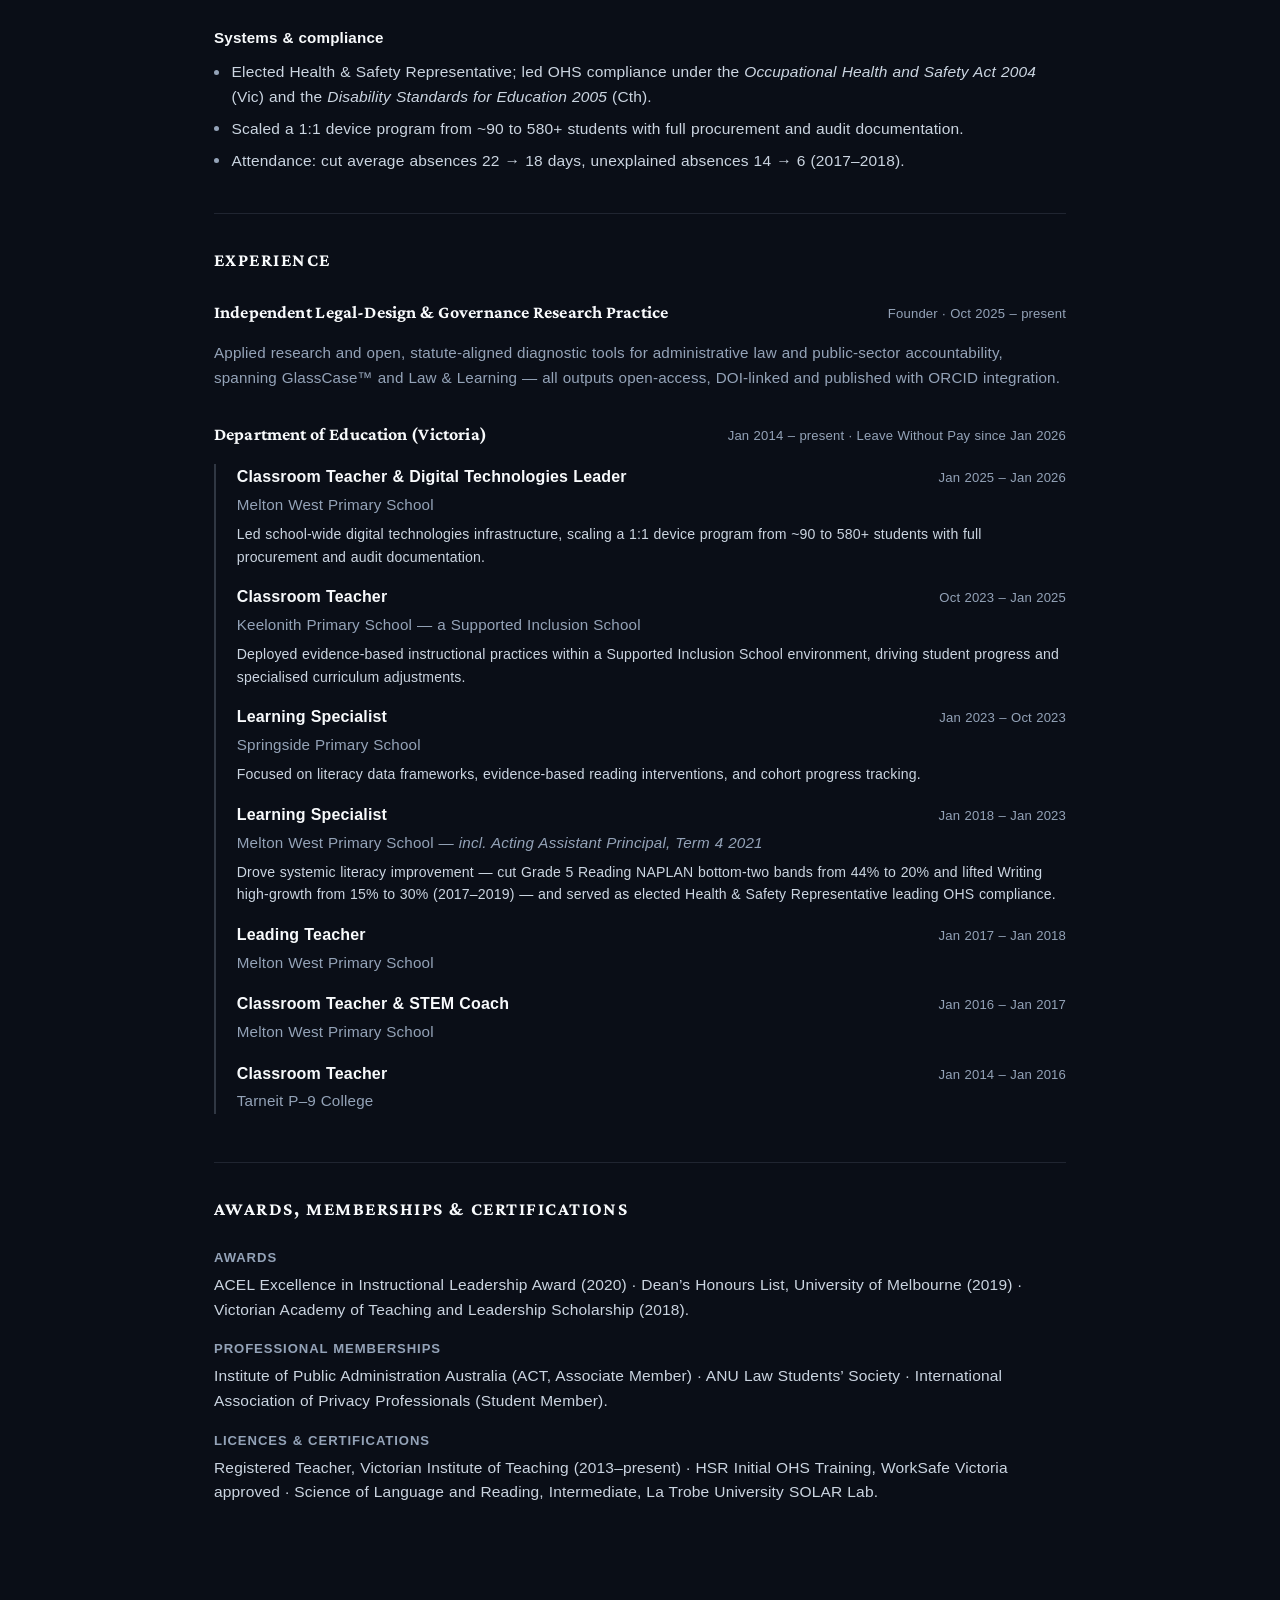
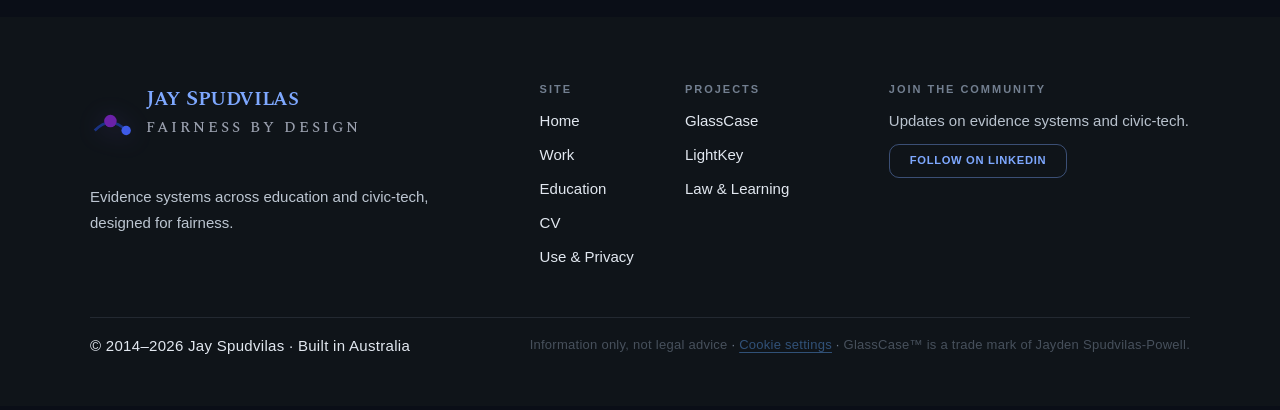
==== commit 235a6150: "Reframe CV Profile to keep legal direction open Echo the LinkedIn About: describe current governance" ====
--- a/cv/index.html
+++ b/cv/index.html
@@ -997,7 +997,7 @@
 
   <section class="cv-section">
     <h2>Profile</h2>
-    <p class="lede">Public-sector governance and legal-design practitioner with 12 years&rsquo; leadership in Victorian public education and a current Juris Doctor at ANU. Founder of GlassCase&trade; and Law &amp; Learning, producing open-access tools and submissions on FOI, administrative process, record integrity and public-sector accountability. Background combines statutory compliance, governance systems, evidence design and public-facing legal education.</p>
+    <p class="lede">Governance and legal-design practitioner with 12 years&rsquo; leadership in Victorian public education and a current Juris Doctor at ANU (2026–2028). Founder of GlassCase&trade; and Law &amp; Learning, producing open-access tools and parliamentary submissions on FOI, administrative process, record integrity and public-sector accountability. Background combines statutory compliance, governance systems and evidence design at scale — building toward work where institutional design, transparency obligations and individual rights converge.</p>
   </section>
 
   <section class="cv-section">
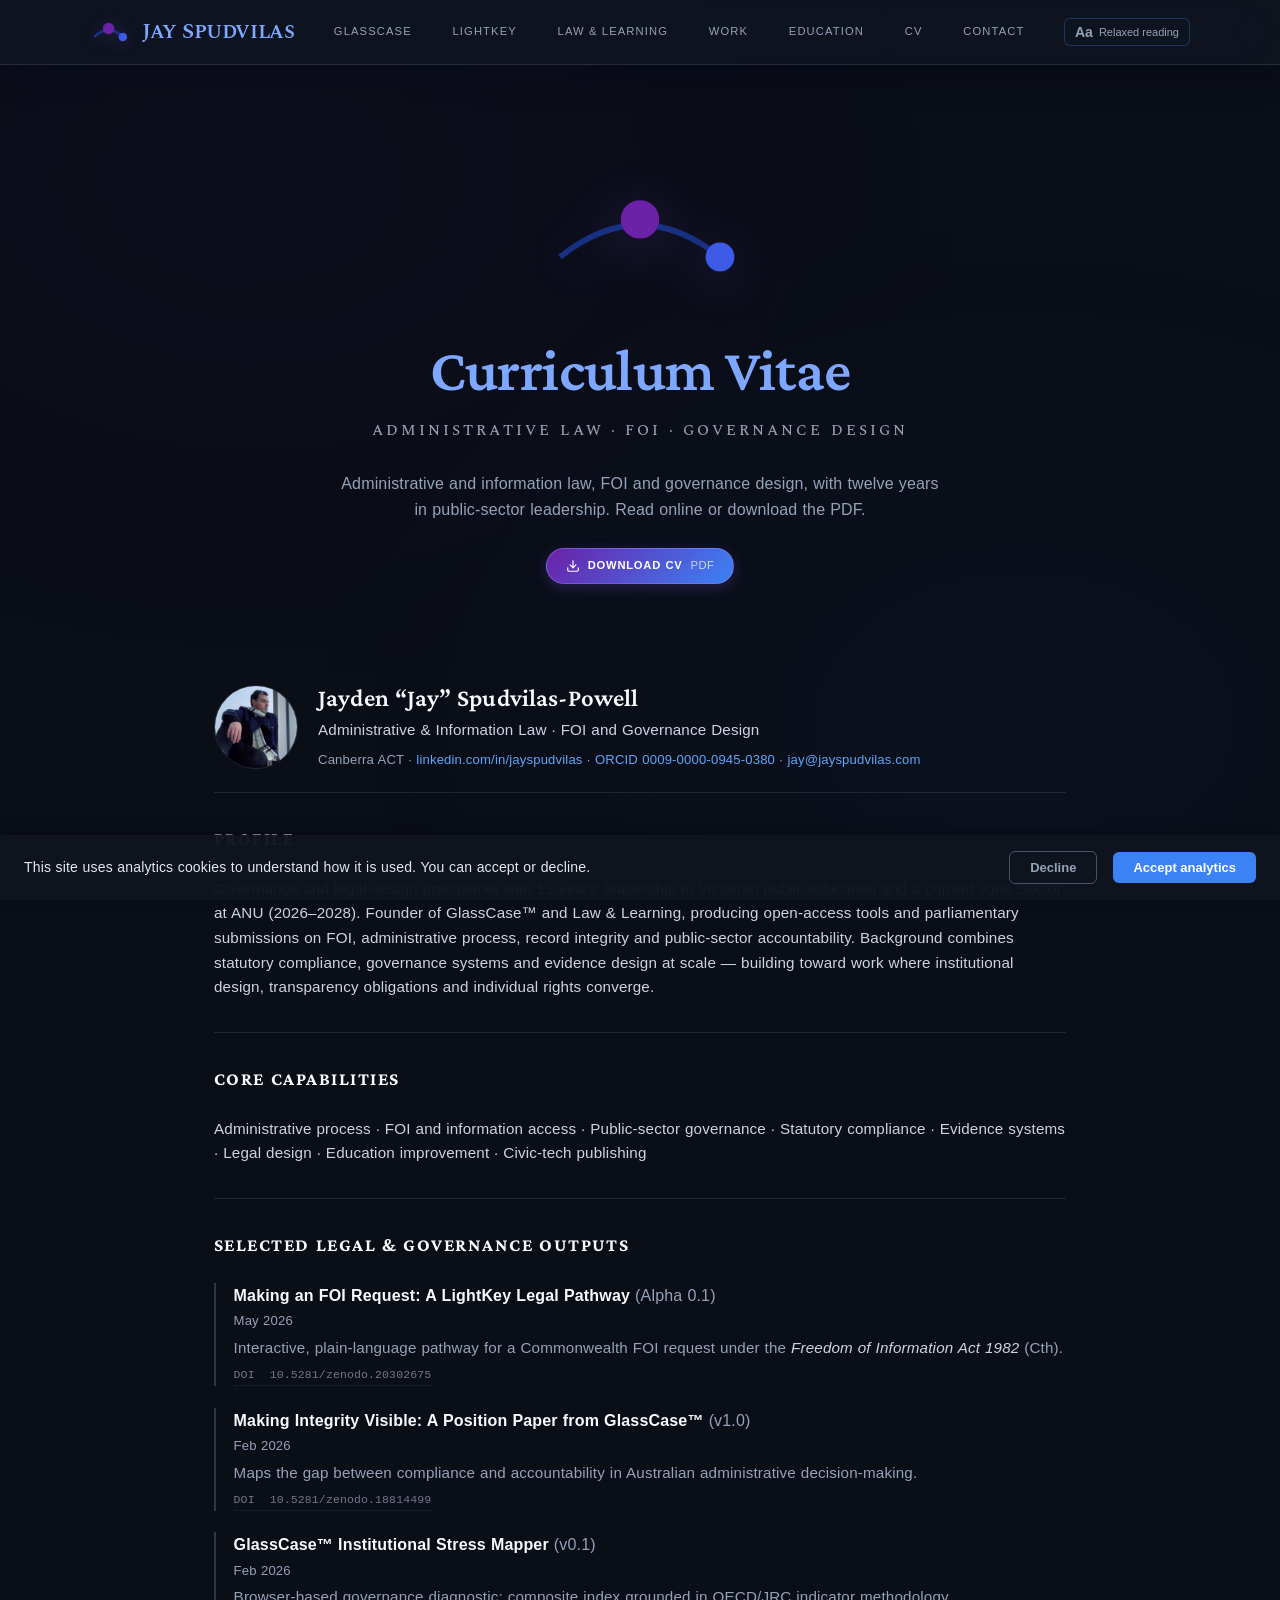
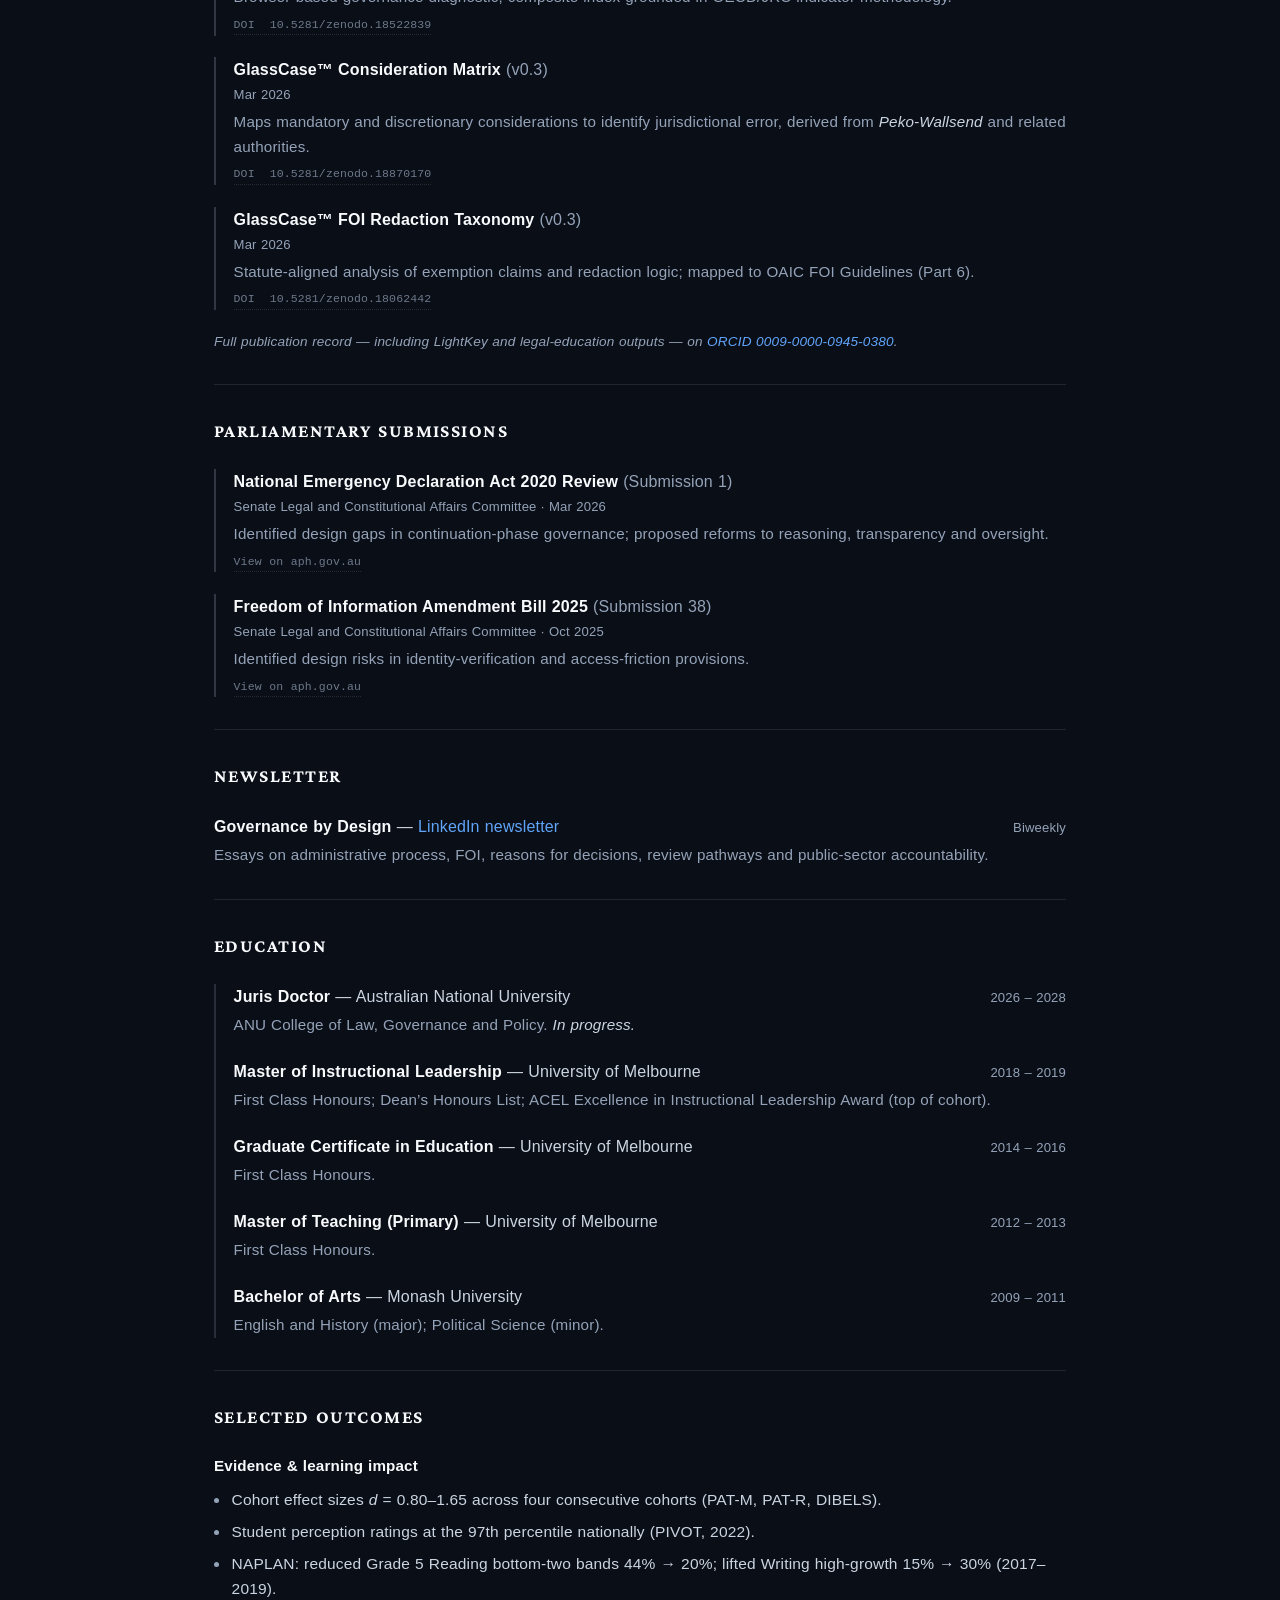
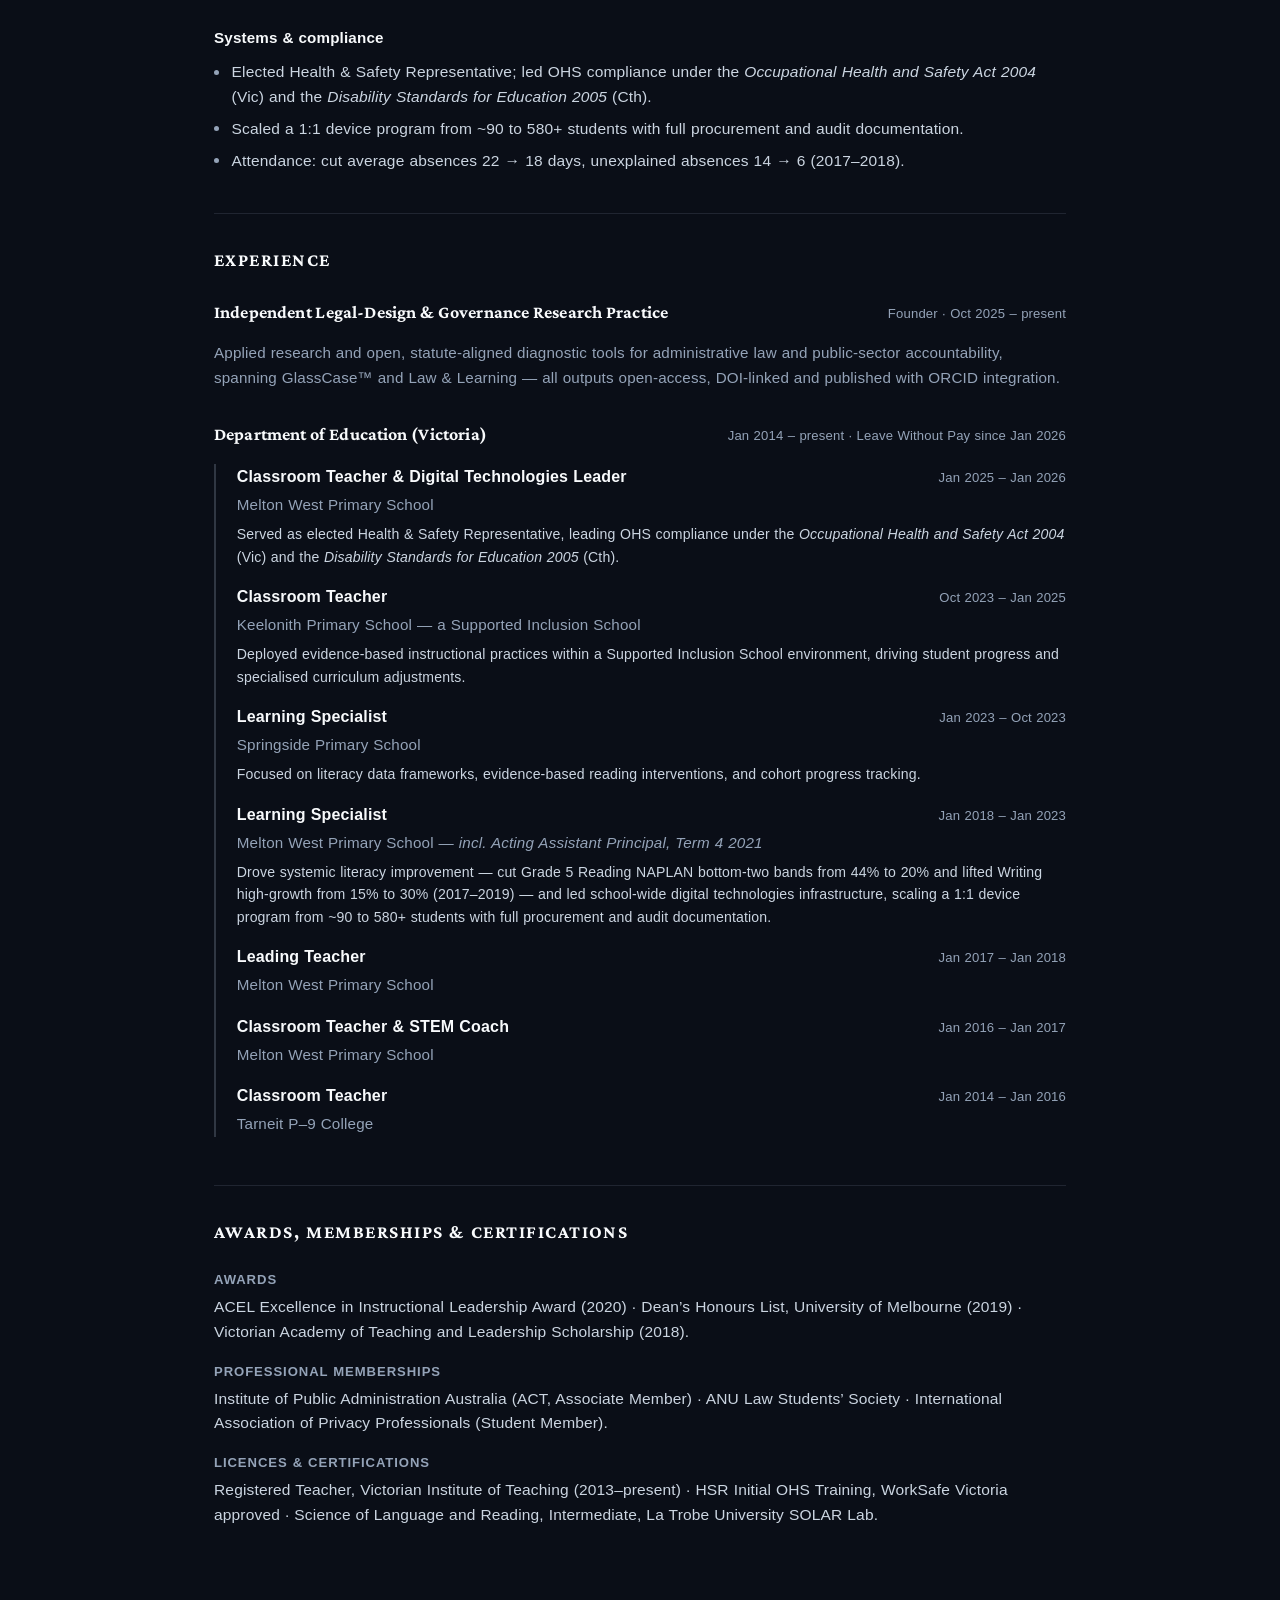
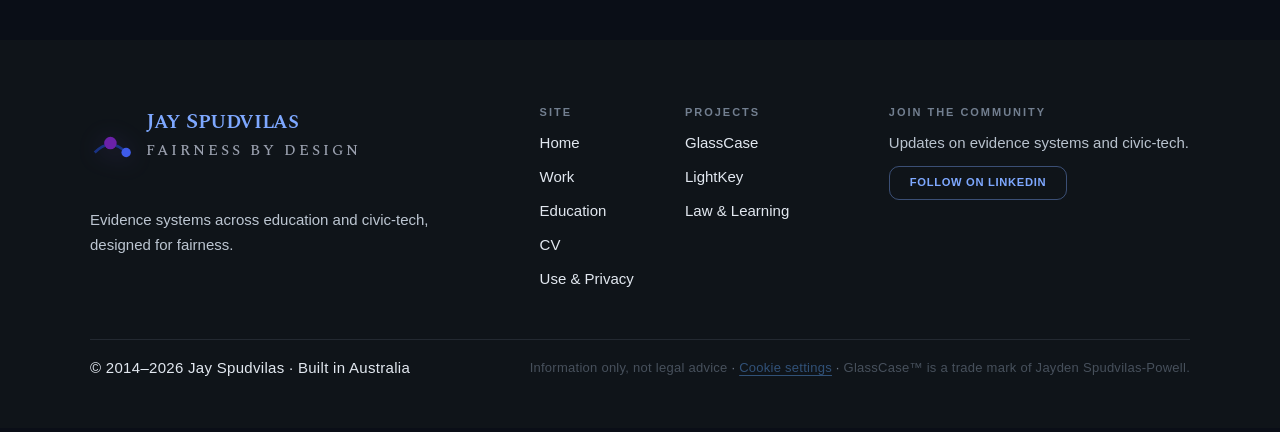
==== commit b67a961d: "Fix posting attribution for device program and HSR on CV The 1:1 device program scaling belongs to t" ====
--- a/cv/index.html
+++ b/cv/index.html
@@ -1148,7 +1148,7 @@
           <span class="entry-dates">Jan 2025 – Jan 2026</span>
         </div>
         <p class="entry-detail">Melton West Primary School</p>
-        <p class="entry-context">Led school-wide digital technologies infrastructure, scaling a 1:1 device program from ~90 to 580+ students with full procurement and audit documentation.</p>
+        <p class="entry-context">Served as elected Health &amp; Safety Representative, leading OHS compliance under the <em>Occupational Health and Safety Act 2004</em> (Vic) and the <em>Disability Standards for Education 2005</em> (Cth).</p>
       </div>
       <div class="entry">
         <div class="entry-head">
@@ -1172,7 +1172,7 @@
           <span class="entry-dates">Jan 2018 – Jan 2023</span>
         </div>
         <p class="entry-detail">Melton West Primary School — <span class="acting">incl. Acting Assistant Principal, Term 4 2021</span></p>
-        <p class="entry-context">Drove systemic literacy improvement — cut Grade 5 Reading NAPLAN bottom-two bands from 44% to 20% and lifted Writing high-growth from 15% to 30% (2017–2019) — and served as elected Health &amp; Safety Representative leading OHS compliance.</p>
+        <p class="entry-context">Drove systemic literacy improvement — cut Grade 5 Reading NAPLAN bottom-two bands from 44% to 20% and lifted Writing high-growth from 15% to 30% (2017–2019) — and led school-wide digital technologies infrastructure, scaling a 1:1 device program from ~90 to 580+ students with full procurement and audit documentation.</p>
       </div>
       <div class="entry">
         <div class="entry-head">
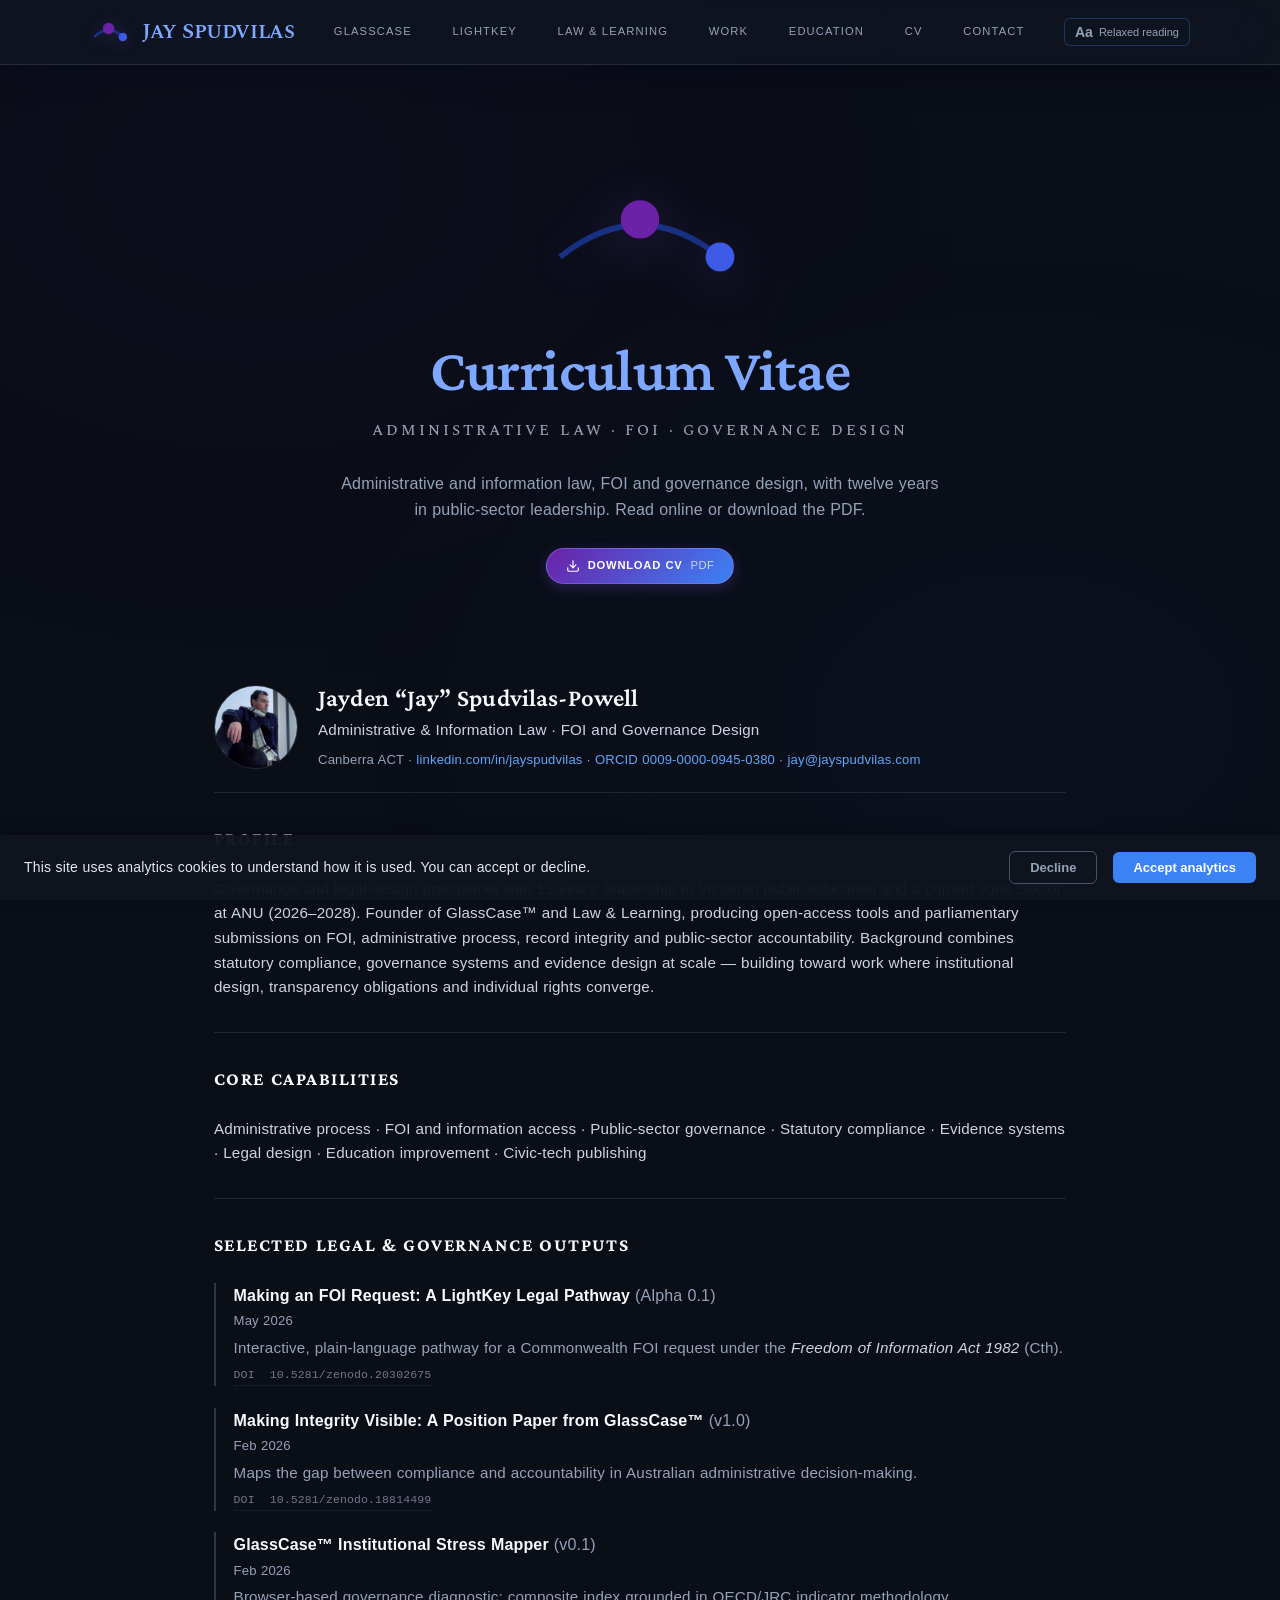
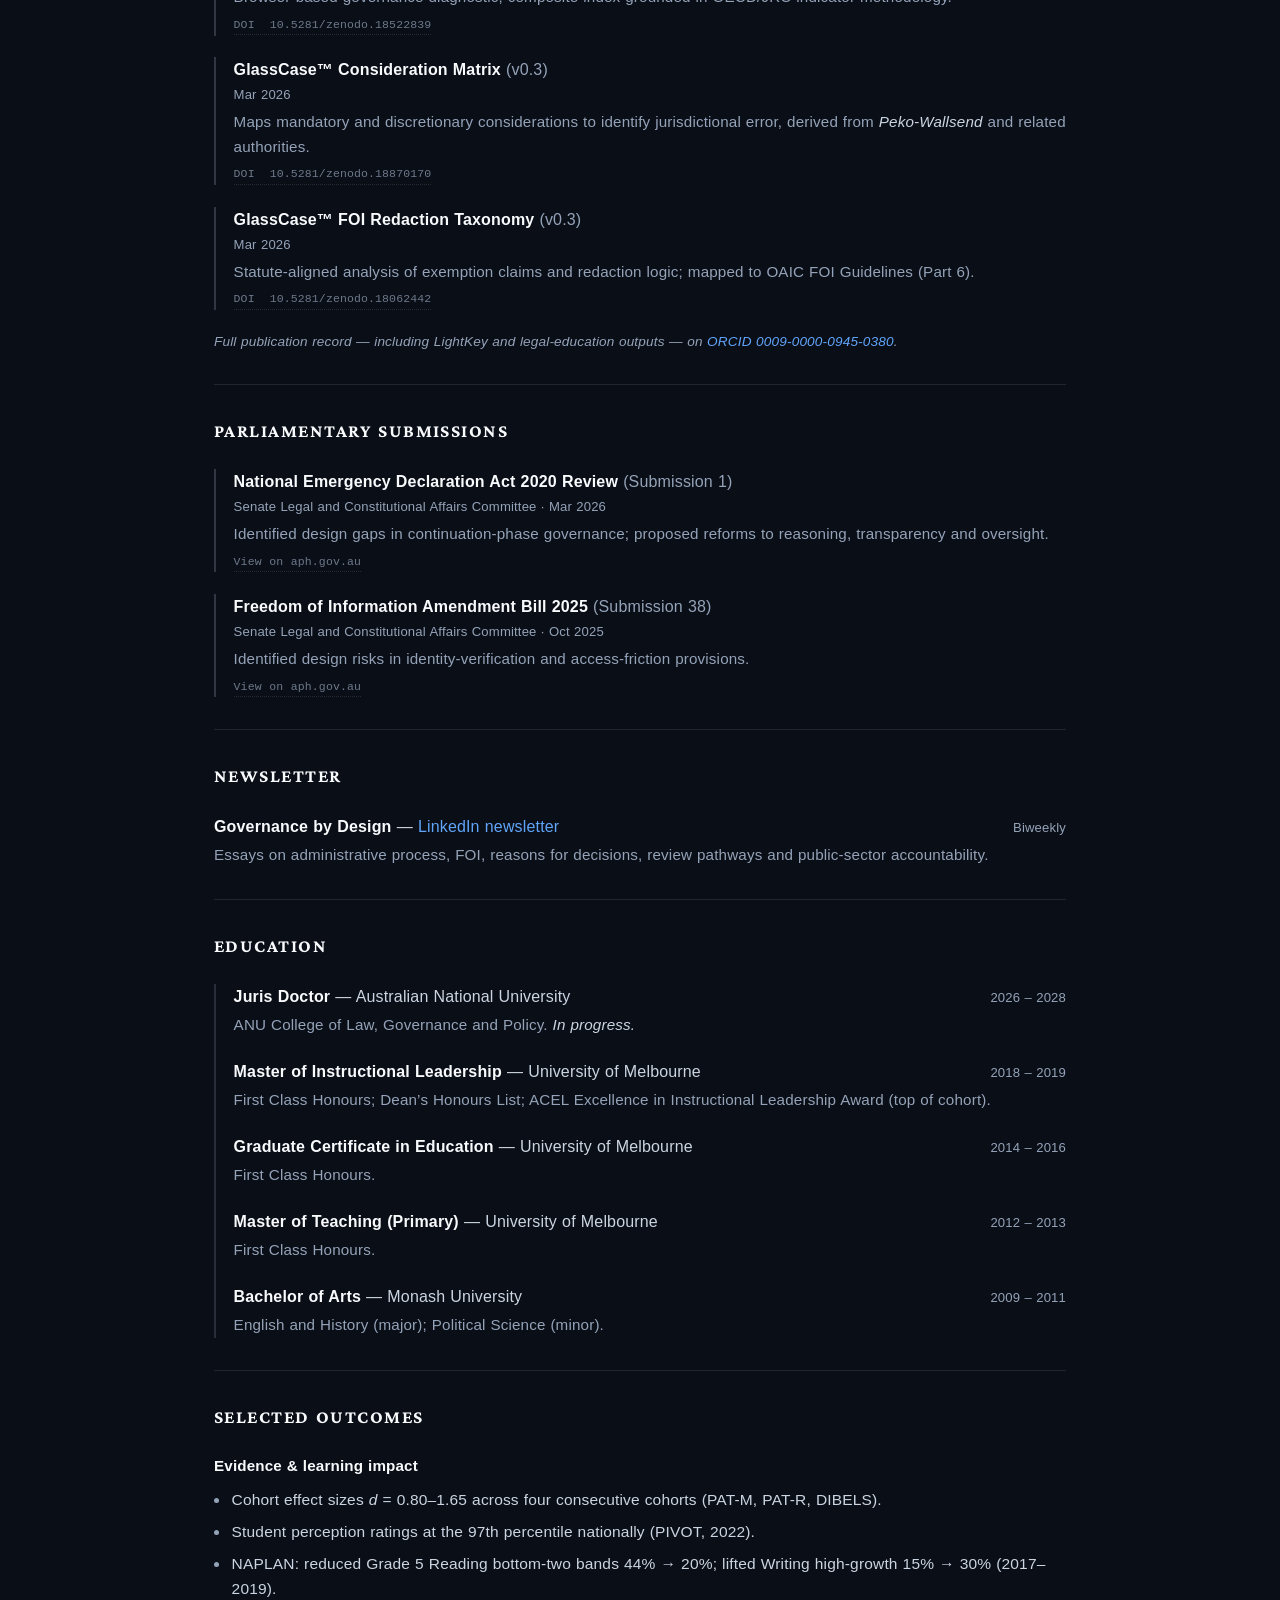
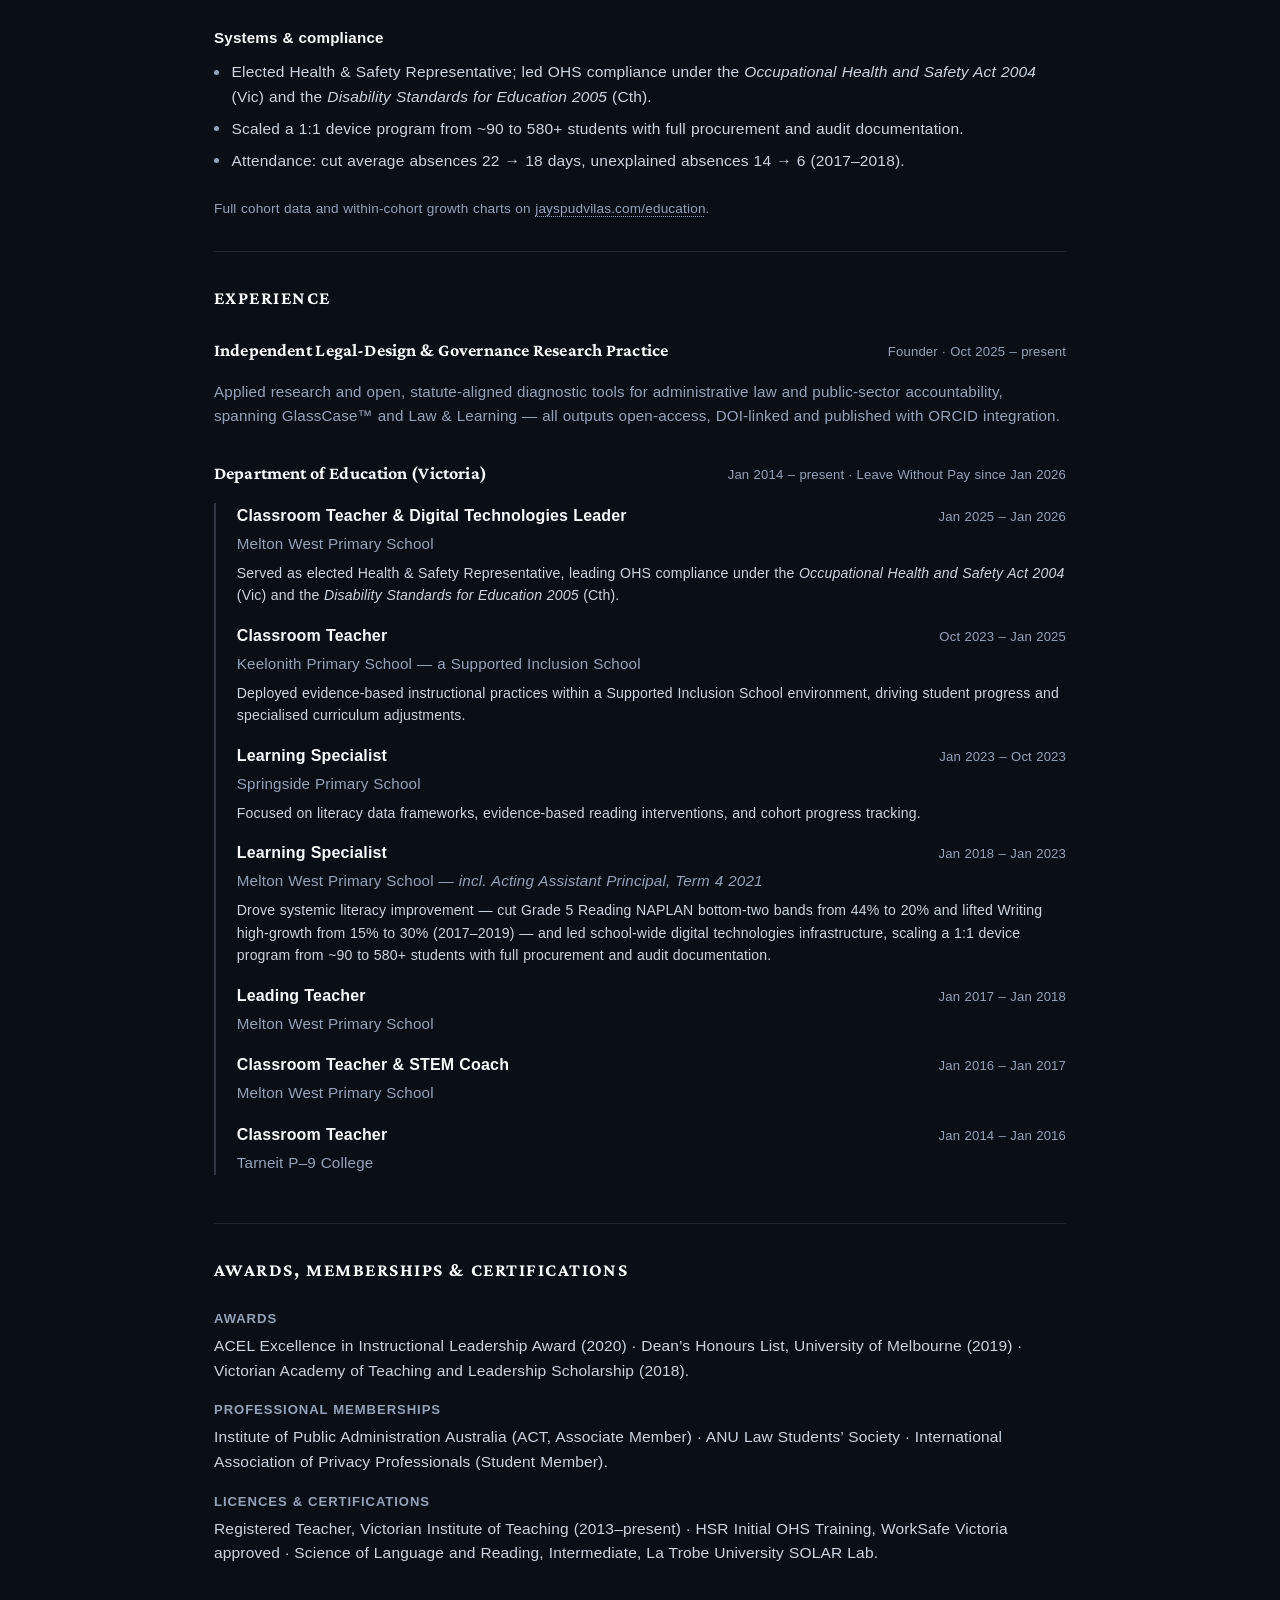
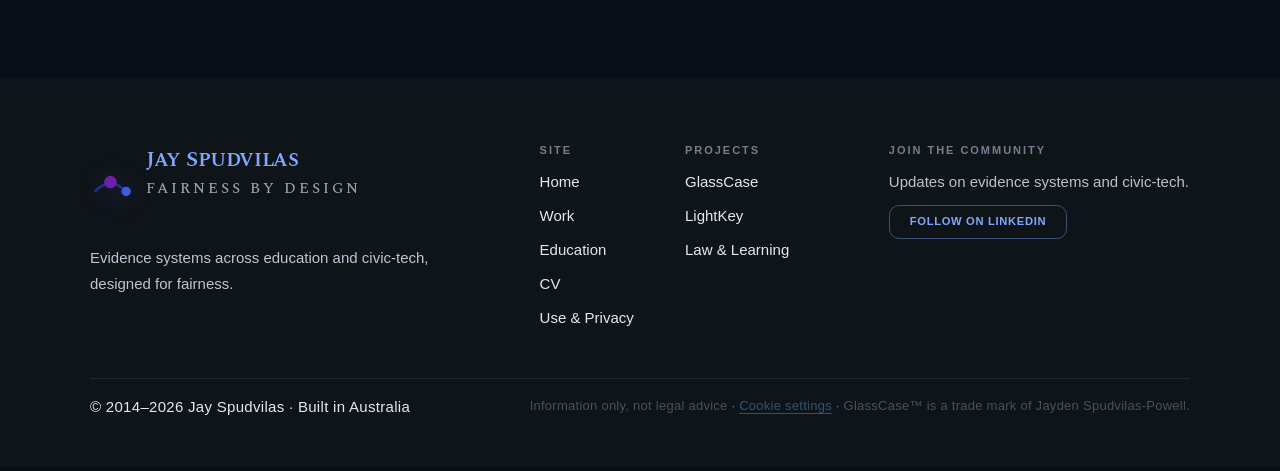
==== commit a4691e5e: "Cross-reference education page from CV Selected Outcomes Add a discreet trailing line under Selected" ====
--- a/cv/index.html
+++ b/cv/index.html
@@ -903,6 +903,9 @@
   }
   .pub-doi:hover { color: var(--blue-bright); }
   .pub-note { font-size: 0.85rem; font-style: italic; color: var(--text-muted); margin-top: 1.3rem; }
+  .cv-ref { font-size: 0.85rem; color: var(--text-muted); margin-top: 1.1rem; }
+  .cv-ref a { color: var(--text-muted); text-decoration: underline dotted; text-decoration-thickness: 1px; text-underline-offset: 3px; }
+  .cv-ref a:hover { color: var(--text-primary); }
 
   .employer {
     display: flex;
@@ -1126,6 +1129,7 @@
         <li>Attendance: cut average absences 22 → 18 days, unexplained absences 14 → 6 (2017–2018).</li>
       </ul>
     </div>
+    <p class="cv-ref">Full cohort data and within-cohort growth charts on <a href="https://jayspudvilas.com/education/" target="_blank" rel="noopener">jayspudvilas.com/education</a>.</p>
   </section>
 
   <section class="cv-section">
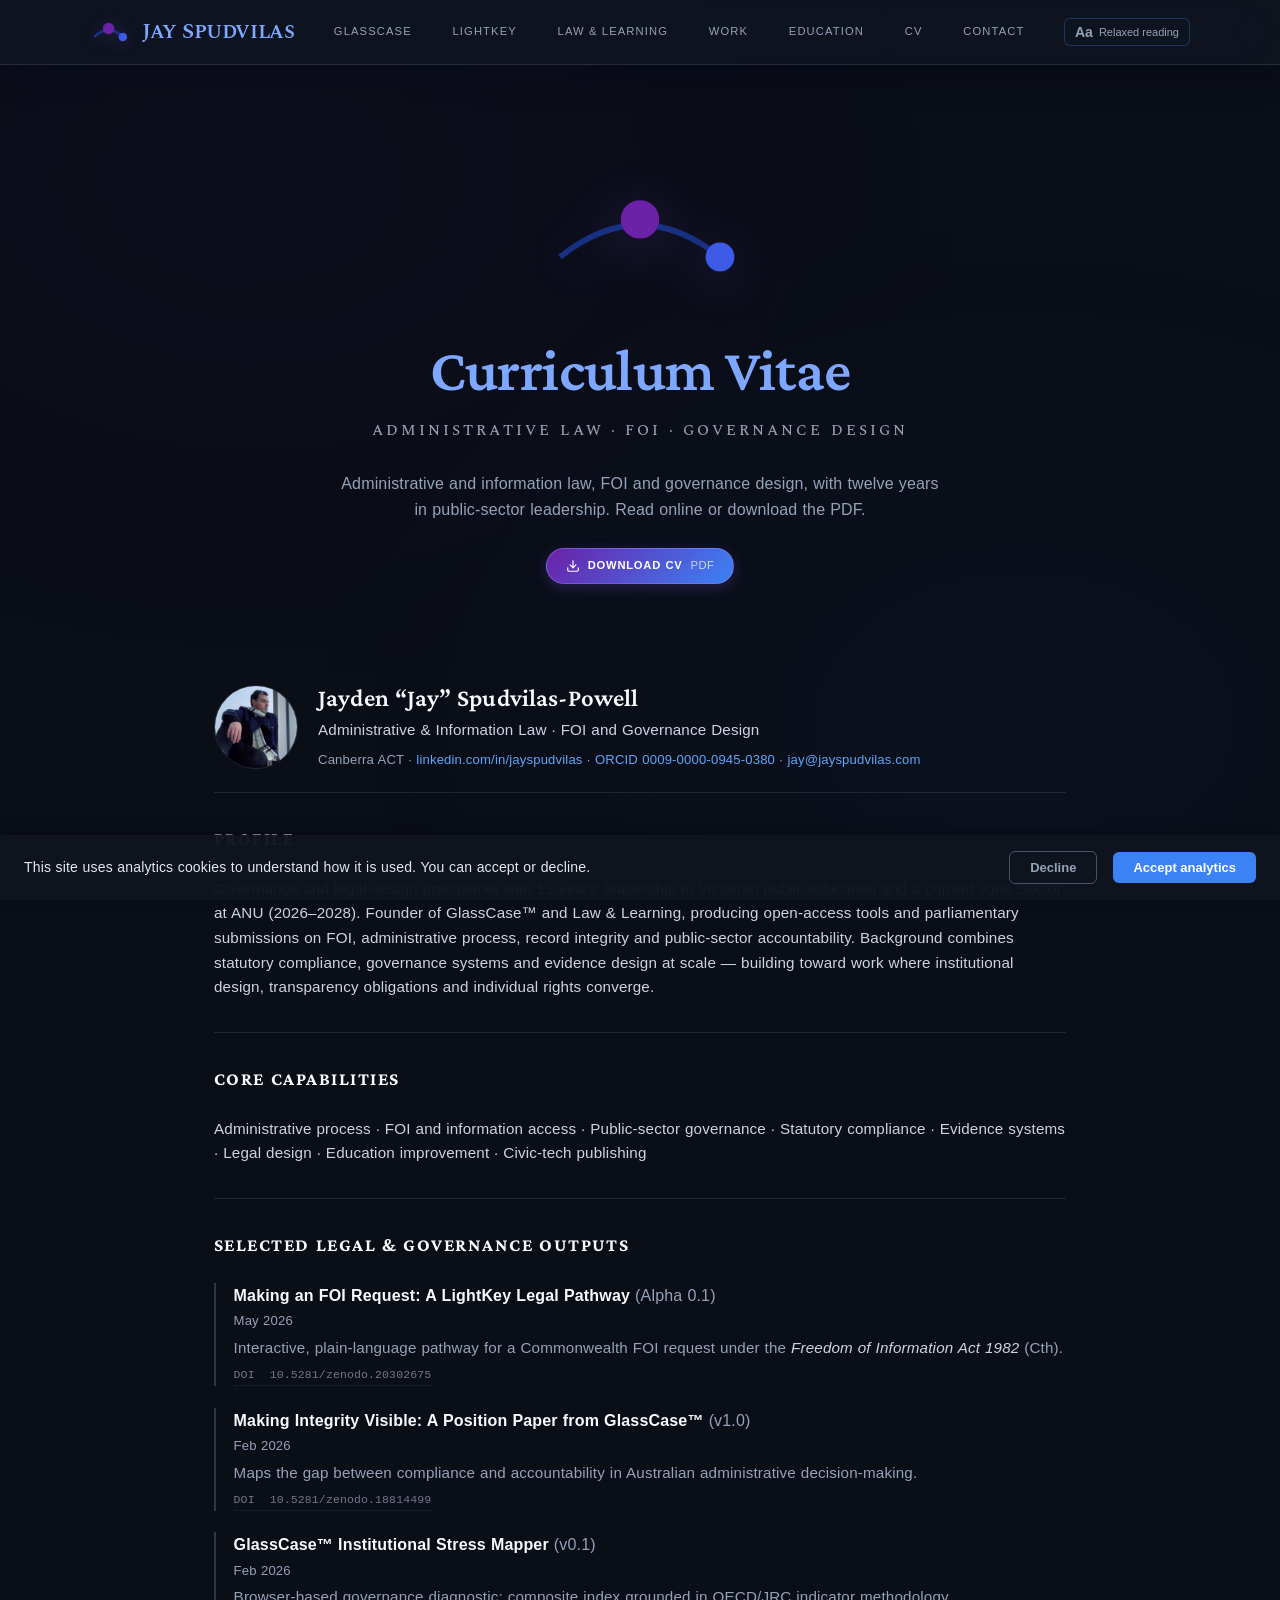
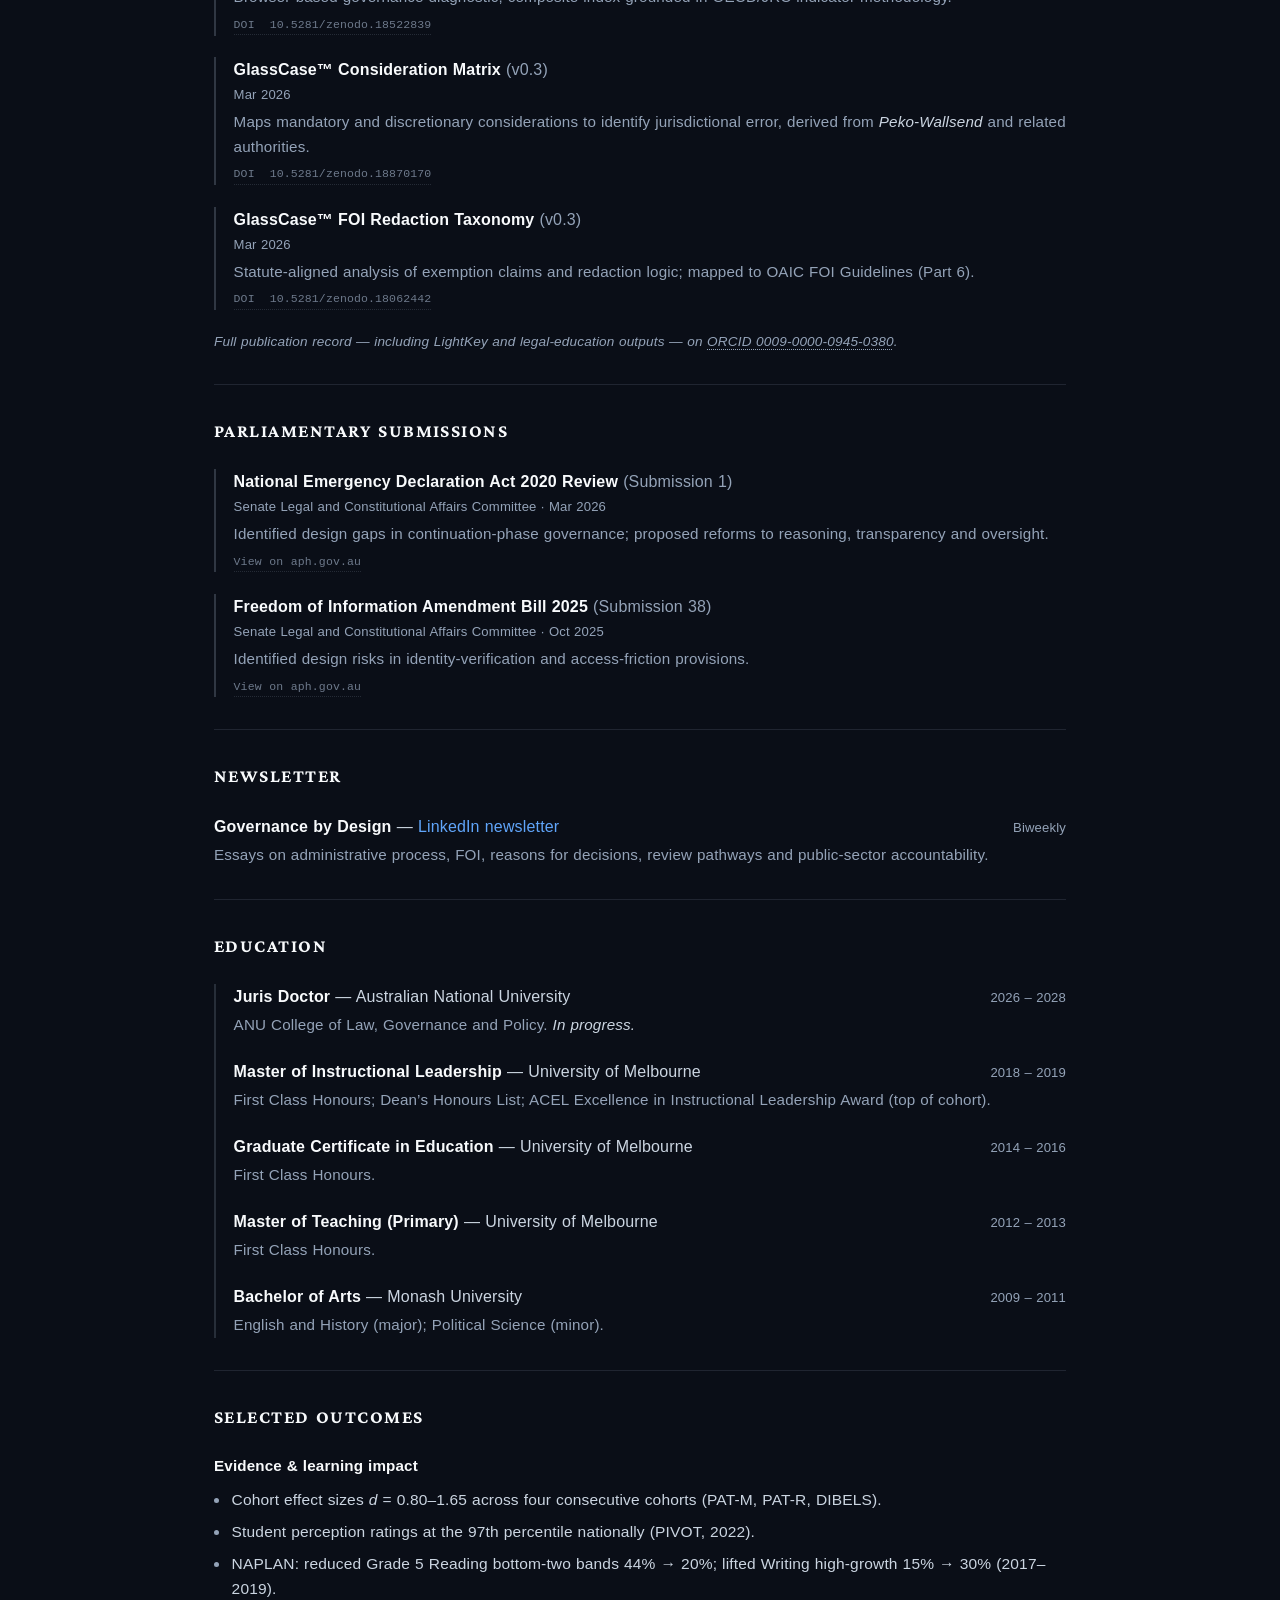
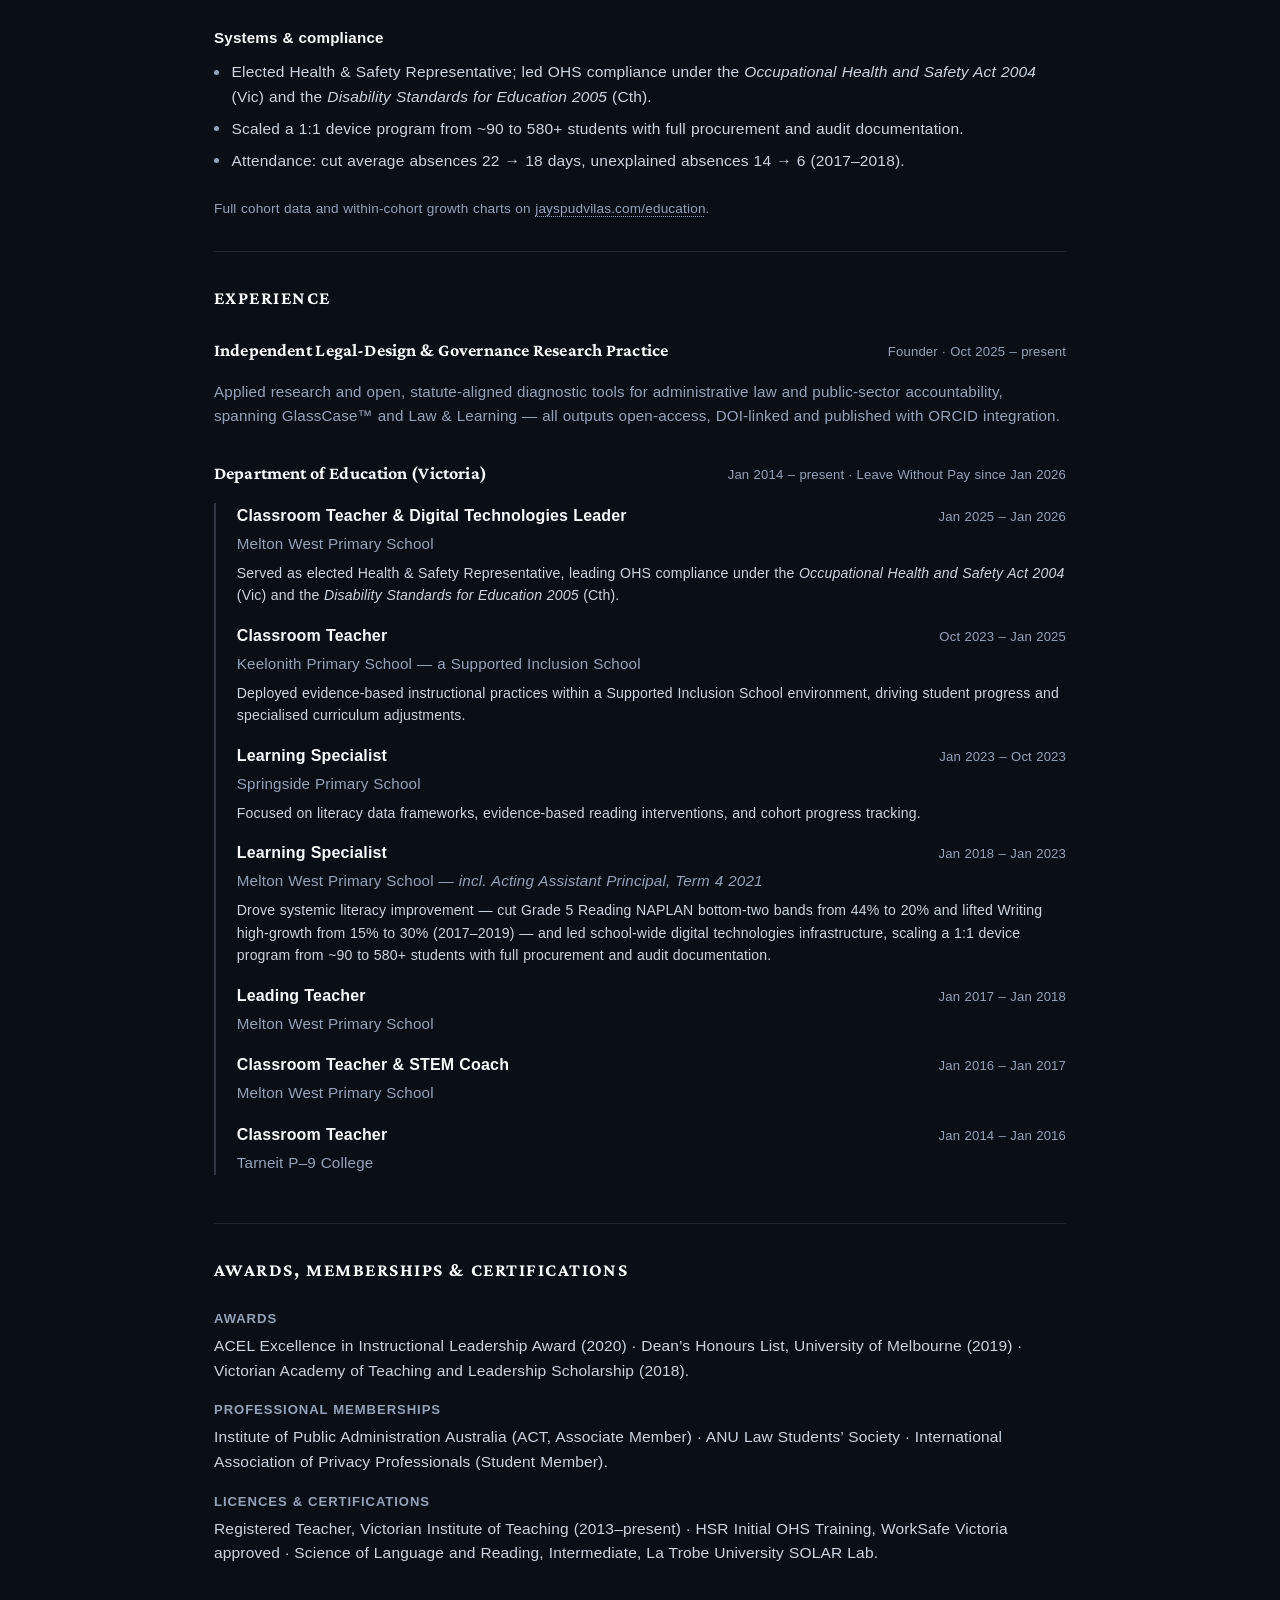
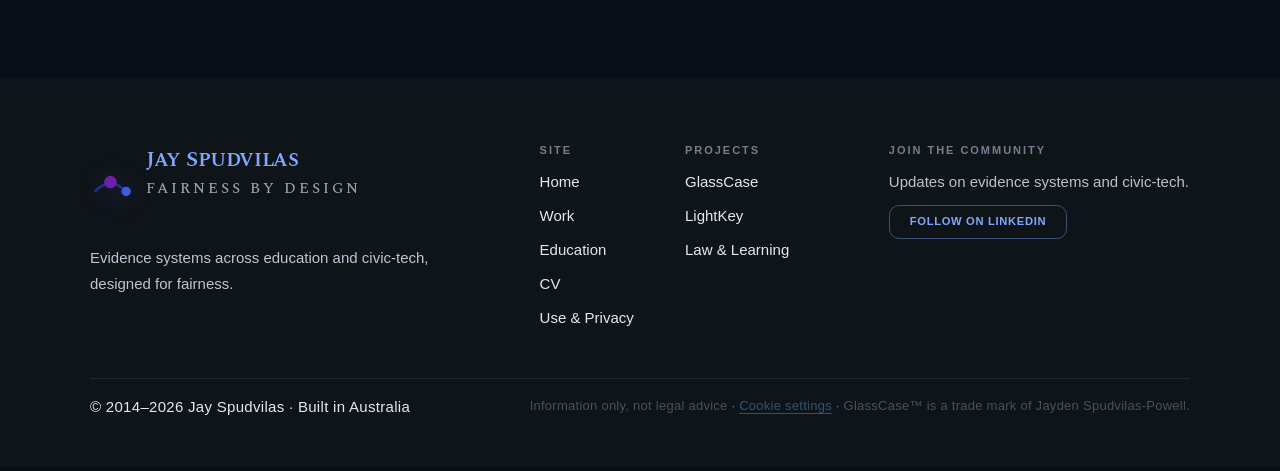
==== commit def80ded: "Match ORCID footnote link to the new dotted-grey reference style The 'Full publication record on ORC" ====
--- a/cv/index.html
+++ b/cv/index.html
@@ -904,8 +904,8 @@
   .pub-doi:hover { color: var(--blue-bright); }
   .pub-note { font-size: 0.85rem; font-style: italic; color: var(--text-muted); margin-top: 1.3rem; }
   .cv-ref { font-size: 0.85rem; color: var(--text-muted); margin-top: 1.1rem; }
-  .cv-ref a { color: var(--text-muted); text-decoration: underline dotted; text-decoration-thickness: 1px; text-underline-offset: 3px; }
-  .cv-ref a:hover { color: var(--text-primary); }
+  .pub-note a, .cv-ref a { color: var(--text-muted); text-decoration: underline dotted; text-decoration-thickness: 1px; text-underline-offset: 3px; }
+  .pub-note a:hover, .cv-ref a:hover { color: var(--text-primary); }
 
   .employer {
     display: flex;
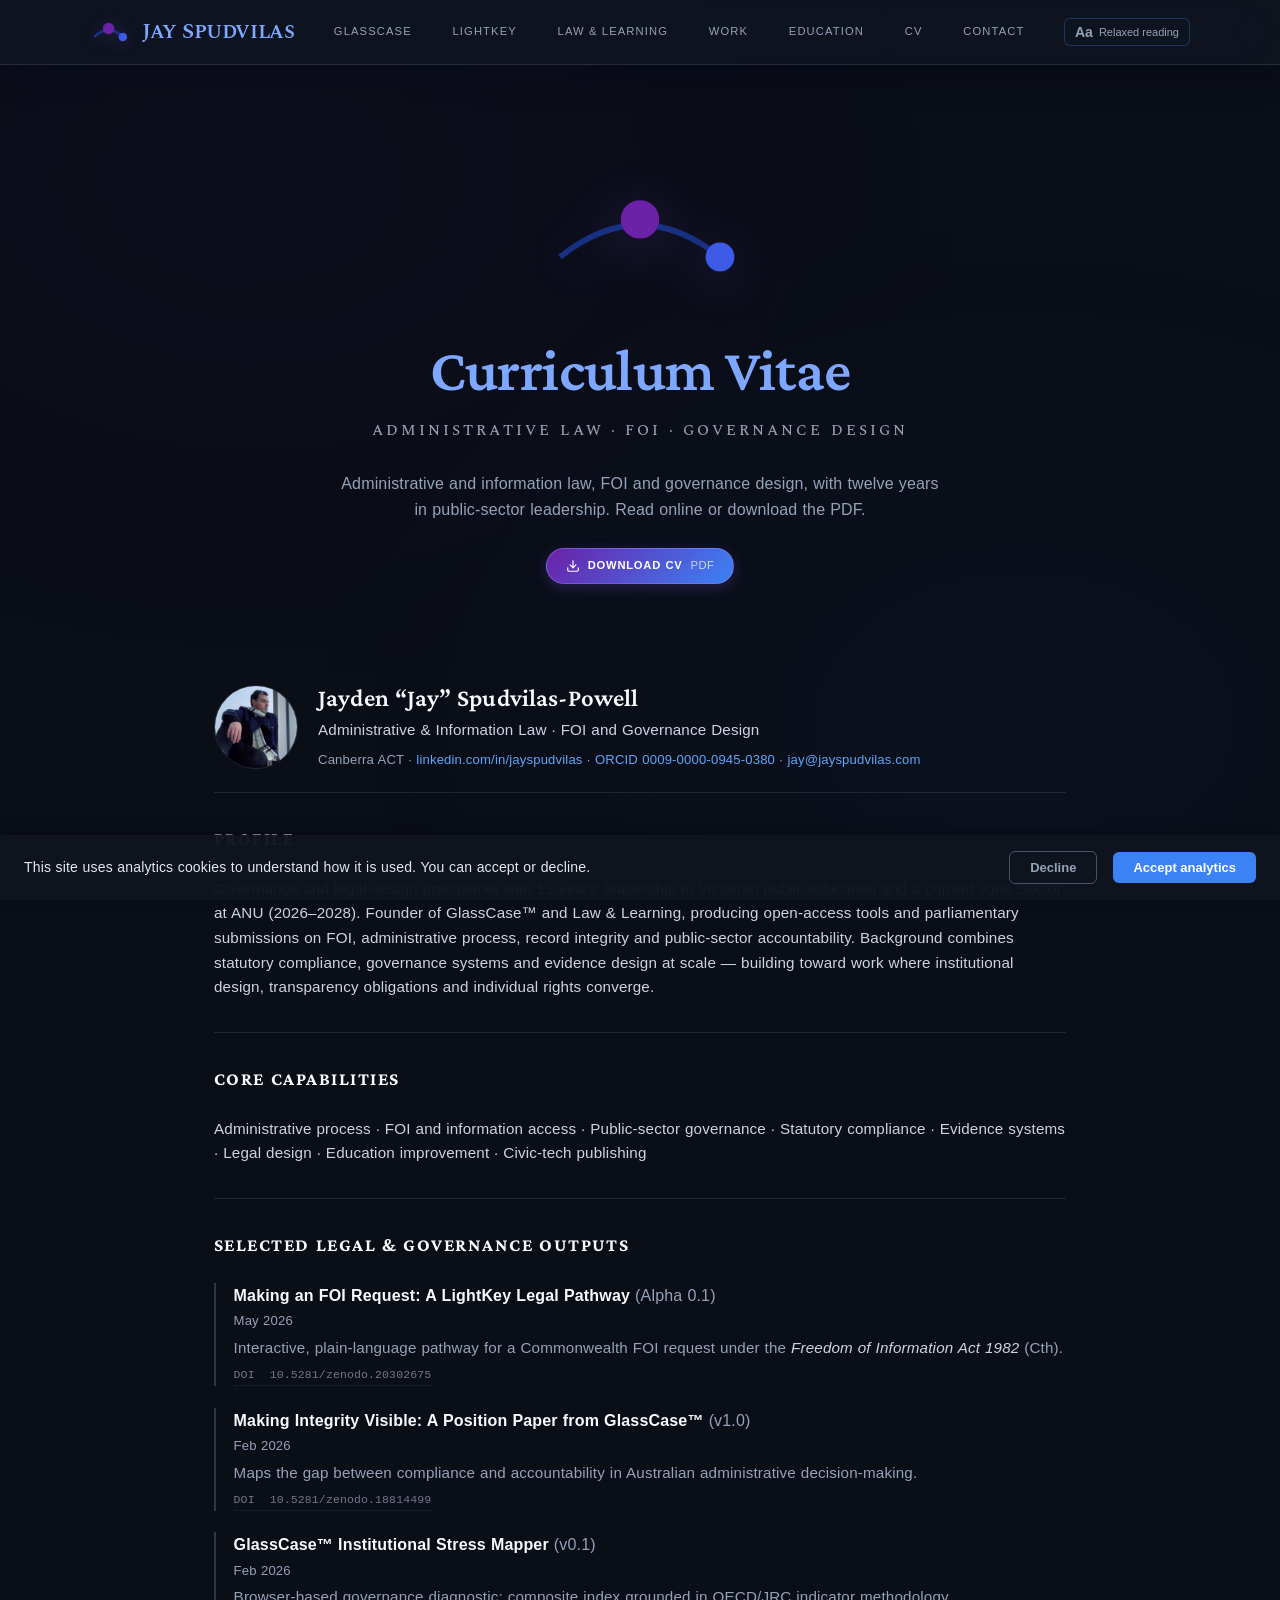
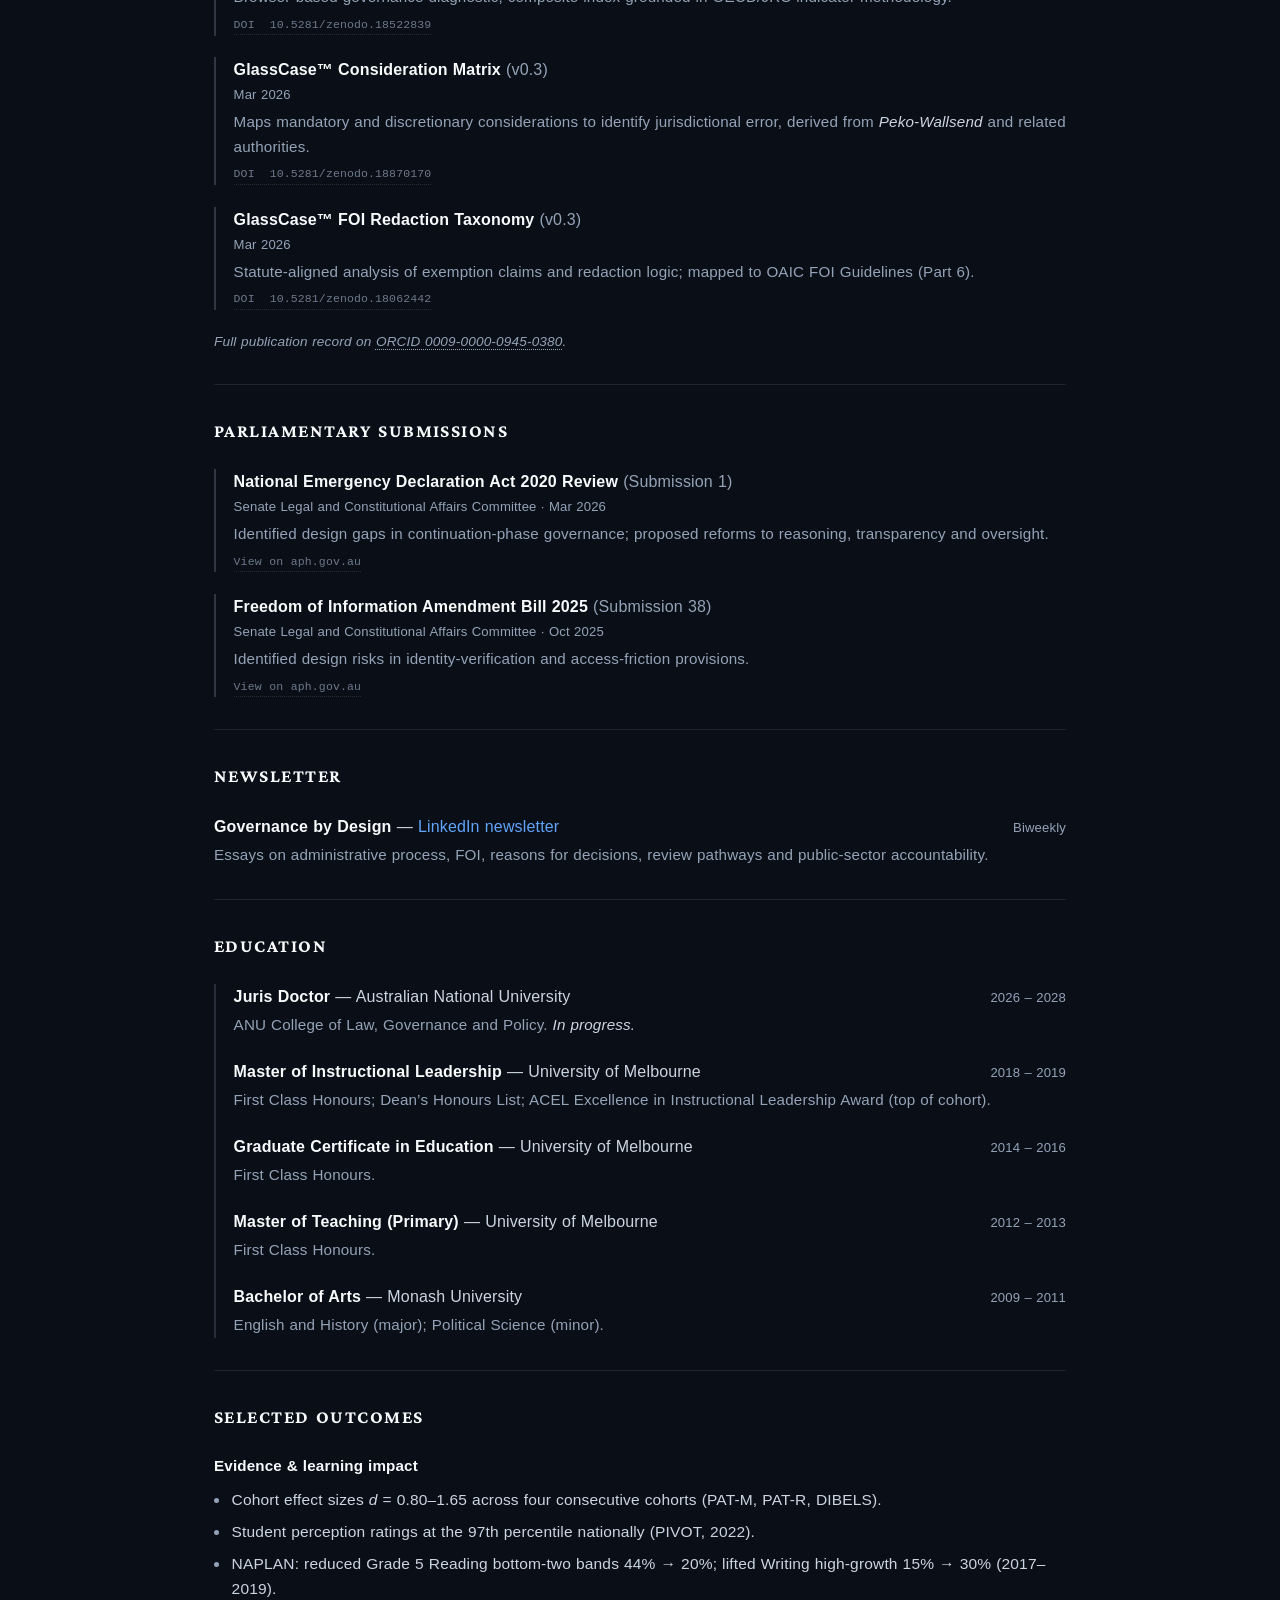
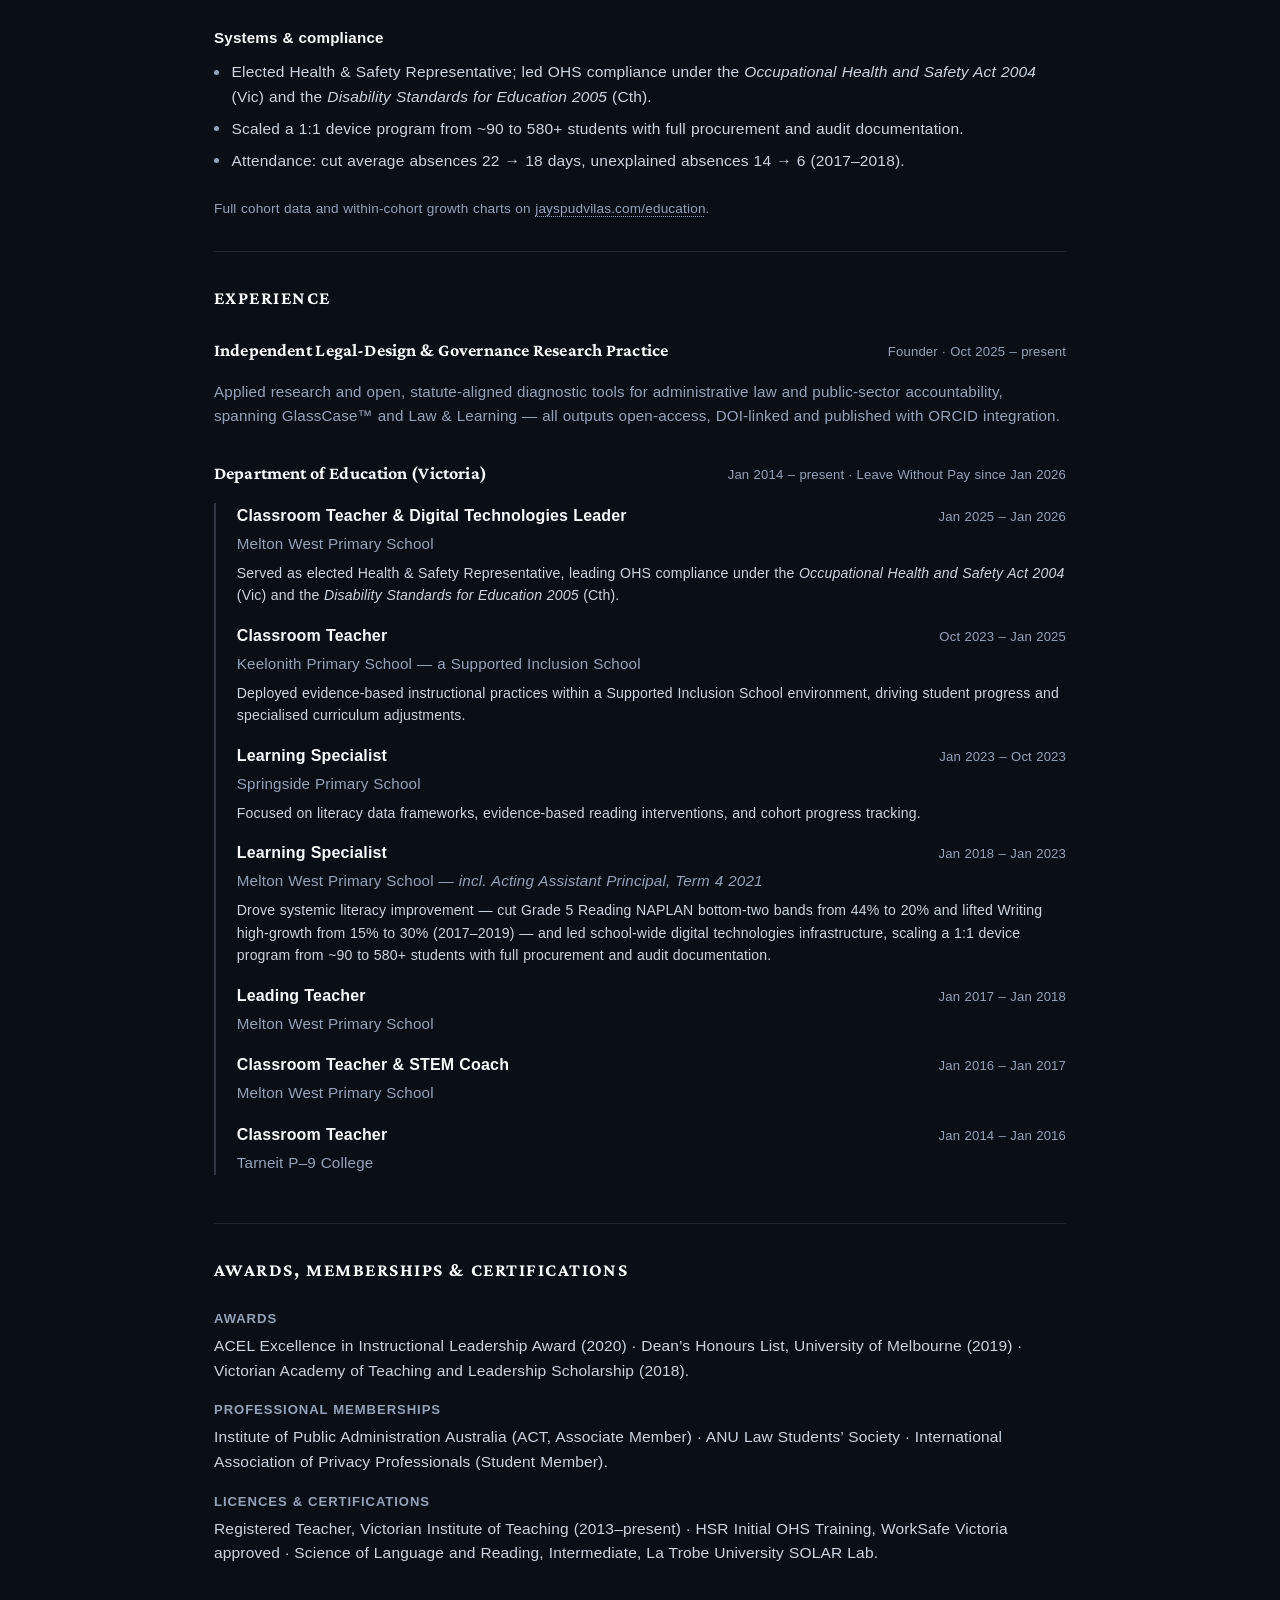
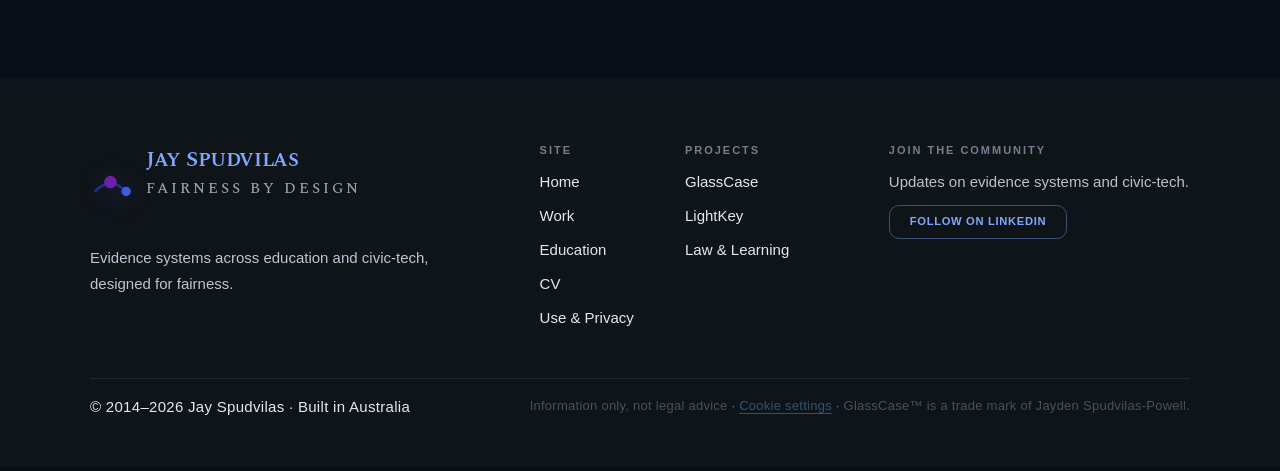
==== commit f7a7827f: "Shorten ORCID publication-record line to fit one line on CV and PDF Co-Authored-By: Claude Opus 4.7 " ====
--- a/cv/index.html
+++ b/cv/index.html
@@ -1040,7 +1040,7 @@
       <p class="pub-desc">Statute-aligned analysis of exemption claims and redaction logic; mapped to OAIC FOI Guidelines (Part 6).</p>
       <a class="pub-doi" href="https://doi.org/10.5281/zenodo.18062442" target="_blank" rel="noopener">DOI&nbsp;&nbsp;10.5281/zenodo.18062442</a>
     </div>
-    <p class="pub-note">Full publication record — including LightKey and legal-education outputs — on <a href="https://orcid.org/0009-0000-0945-0380" target="_blank" rel="noopener">ORCID 0009-0000-0945-0380</a>.</p>
+    <p class="pub-note">Full publication record on <a href="https://orcid.org/0009-0000-0945-0380" target="_blank" rel="noopener">ORCID 0009-0000-0945-0380</a>.</p>
   </section>
 
   <section class="cv-section">
